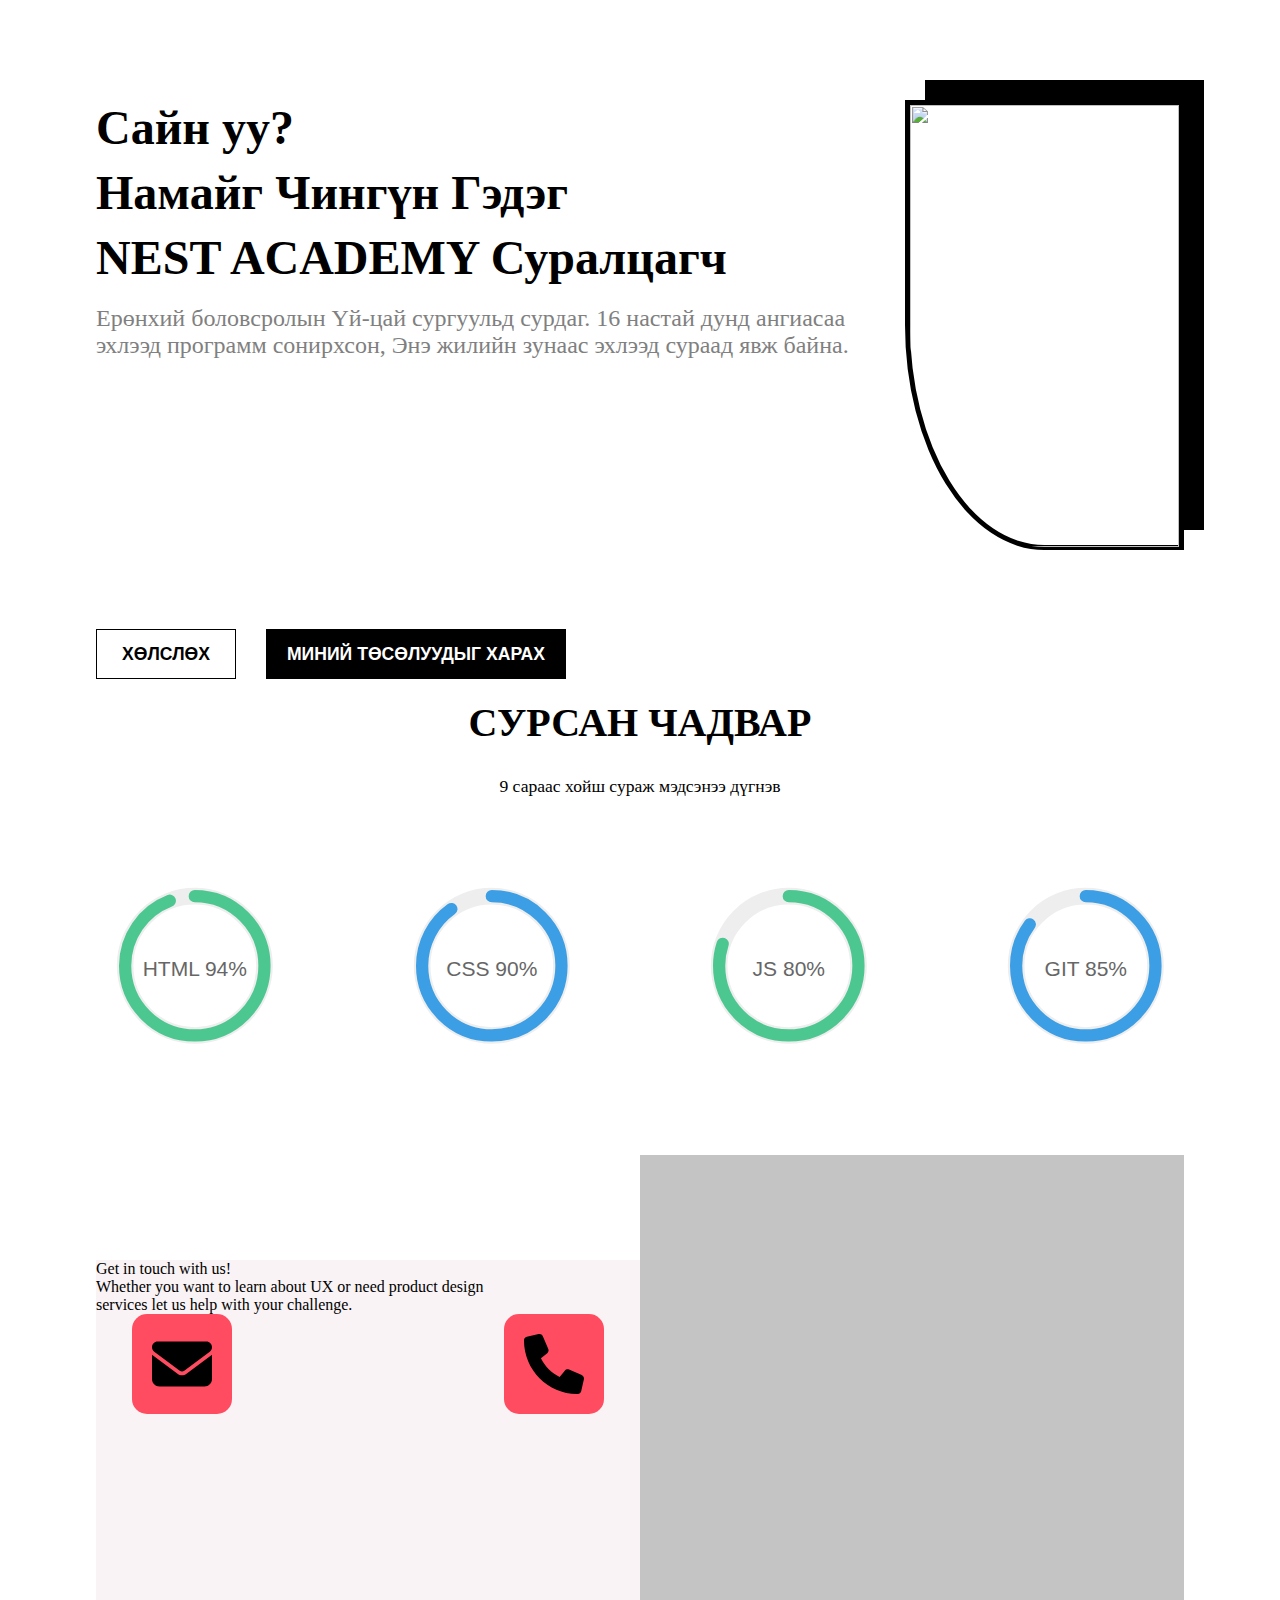
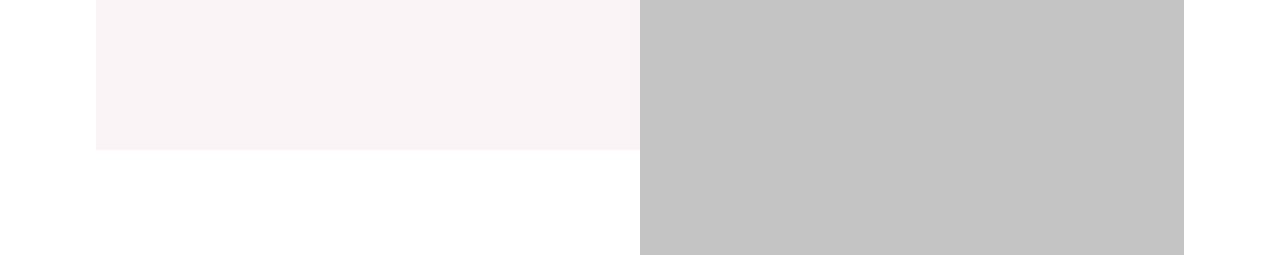
==== Chingun/index.html @ 21f8b59e "update" ====
<!DOCTYPE html>
<html lang="en">

<head>
    <meta charset="UTF-8">
    <meta http-equiv="X-UA-Compatible" content="IE=edge">
    <meta name="viewport" content="width=device-width, initial-scale=1.0">
    <title>Document</title>
    <link rel="stylesheet" href="../global.css">
    <link rel="stylesheet" href="./style.css">
</head>

<body>
    <div class="container">
        <div class="chingun-profile">
            <div class="text">
                <div>
                    <div class="topic"> Сайн уу? </div>
                    <div class="topic"> Намайг Чингүн Гэдэг </div>
                    <div class="topic"> NEST ACADEMY Суралцагч</div>
                </div>
                <div>Ерөнхий боловсролын Үй-цай сургуульд сурдаг. 16 настай дунд ангиасаа эхлээд программ сонирхсон, Энэ
                    жилийн зунаас эхлээд сураад явж байна. </div>
                <div class="button">
                    <button>ХӨЛСЛӨХ</button>
                    <button>МИНИЙ ТӨСӨЛУУДЫГ ХАРАХ</button>
                </div>
            </div>
            <div>
                <img class="profile-picture"
                    src="https://mail.google.com/mail/u/0?ui=2&ik=5643e327e2&attid=0.1&permmsgid=msg-a:r-739918101862301534&th=182af6586f2a8b7f&view=fimg&fur=ip&sz=s0-l75-ft&attbid=ANGjdJ_Sx35485SK1lKxVeq1A3uvV4Tp_gu3ZoDTzUzXvnB9oJbrPEUp__OMjXedcTCTgHibsMDlfMT6V4CqeF8f9n8tjcr1XKr7pcoRKRn1YzwxPIyvtEwvJD_wC-A&disp=emb&realattid=182af654f04dcb6d3ee1">
            </div>
        </div>
        <div class="got-skills">
            <div>СУРСАН ЧАДВАР</div>
            <div>9 сараас хойш сураж мэдсэнээ дүгнэв</div>
            <div>
                <div class="single-chart">
                    <svg viewBox="0 0 36 36" class="circular-chart green">
                        <path class="circle-bg" d="M18 2.0845
                            a 15.9155 15.9155 0 0 1 0 31.831
                            a 15.9155 15.9155 0 0 1 0 -31.831" />
                        <path class="circle" stroke-dasharray="94, 100" d="M18 2.0845
                            a 15.9155 15.9155 0 0 1 0 31.831
                            a 15.9155 15.9155 0 0 1 0 -31.831" />
                        <text x="18" y="20.35" class="percentage">HTML 94%</text>
                    </svg>
                </div>
                <div class="single-chart">
                    <svg viewBox="0 0 36 36" class="circular-chart blue">
                        <path class="circle-bg" d="M18 2.0845
                              a 15.9155 15.9155 0 0 1 0 31.831
                              a 15.9155 15.9155 0 0 1 0 -31.831" />
                        <path class="circle" stroke-dasharray="90, 100" d="M18 2.0845
                              a 15.9155 15.9155 0 0 1 0 31.831
                              a 15.9155 15.9155 0 0 1 0 -31.831" />
                        <text x="18" y="20.35" class="percentage">CSS 90%</text>
                    </svg>
                </div>
                <div class="single-chart">
                    <svg viewBox="0 0 36 36" class="circular-chart green">
                        <path class="circle-bg" d="M18 2.0845
                              a 15.9155 15.9155 0 0 1 0 31.831
                              a 15.9155 15.9155 0 0 1 0 -31.831" />
                        <path class="circle" stroke-dasharray="80, 100" d="M18 2.0845
                              a 15.9155 15.9155 0 0 1 0 31.831
                              a 15.9155 15.9155 0 0 1 0 -31.831" />
                        <text x="18" y="20.35" class="percentage">JS 80%</text>
                    </svg>
                </div>

                <div class="single-chart">
                    <svg viewBox="0 0 36 36" class="circular-chart blue">
                        <path class="circle-bg" d="M18 2.0845
                              a 15.9155 15.9155 0 0 1 0 31.831
                              a 15.9155 15.9155 0 0 1 0 -31.831" />
                        <path class="circle" stroke-dasharray="85, 100" d="M18 2.0845
                              a 15.9155 15.9155 0 0 1 0 31.831
                              a 15.9155 15.9155 0 0 1 0 -31.831" />
                        <text x="18" y="20.35" class="percentage">GIT 85%</text>
                    </svg>
                </div>
            </div>
        </div>
        <div class="contact">
            <div>
                <div class="contact-text">
                    <div>Get in touch with us!</div>
                    <div>Whether you want to learn about UX or need product design <br>
                        services let us help with your challenge.
                    </div>
                    <div class="contact-text-icons">
                        <div class="co contact-text-email">
                            <svg xmlns="http://www.w3.org/2000/svg" viewBox="0 0 512 512"><!--! Font Awesome Pro 6.1.2 by @fontawesome - https://fontawesome.com License - https://fontawesome.com/license (Commercial License) Copyright 2022 Fonticons, Inc. --><path d="M464 64C490.5 64 512 85.49 512 112C512 127.1 504.9 141.3 492.8 150.4L275.2 313.6C263.8 322.1 248.2 322.1 236.8 313.6L19.2 150.4C7.113 141.3 0 127.1 0 112C0 85.49 21.49 64 48 64H464zM217.6 339.2C240.4 356.3 271.6 356.3 294.4 339.2L512 176V384C512 419.3 483.3 448 448 448H64C28.65 448 0 419.3 0 384V176L217.6 339.2z"/></svg>
                        </div>
                        <div class="co contact-text-phone">
                            <svg xmlns="http://www.w3.org/2000/svg" viewBox="0 0 512 512"><!--! Font Awesome Pro 6.1.2 by @fontawesome - https://fontawesome.com/ License - https://fontawesome.com/license (Commercial License) Copyright 2022 Fonticons, Inc. --><path d="M511.2 387l-23.25 100.8c-3.266 14.25-15.79 24.22-30.46 24.22C205.2 512 0 306.8 0 54.5c0-14.66 9.969-27.2 24.22-30.45l100.8-23.25C139.7-2.602 154.7 5.018 160.8 18.92l46.52 108.5c5.438 12.78 1.77 27.67-8.98 36.45L144.5 207.1c33.98 69.22 90.26 125.5 159.5 159.5l44.08-53.8c8.688-10.78 23.69-14.51 36.47-8.975l108.5 46.51C506.1 357.2 514.6 372.4 511.2 387z"/></svg>

                        </div>
                    </div>
                </div>
            </div>
            <div></div>
        </div>
    </div>
</body>

</html>
---- global.css ----
* {
    margin: 0;
    padding: 0;
    box-sizing: border-box;
    font-family: 'Trebuchet MS' sans-serif;
}
body {
    display: flex;
    flex-direction: column ;
    justify-content: center;
    align-items: center;
}

@media screen and (min-width:576px) {
    .a {
        width: 540px;
    }
}
@media screen and (min-width: 768px) {
    .a {
        width: 720px;
    }
}
@media screen and (min-width: 992px) {
    .a {
        width: 960px;
    }
}
@media screen and (min-width: 1200px) {
    .a {
        width: 1140px;
    }
}
@media screen and (min-width: 1400px) {
    .a {
        width: 1320px;
    }
}
---- Chingun/style.css ----
.container {
    margin: 100px 150px 0 150px;
    display: flex;
    flex-direction: column;
}

.chingun-profile {
    flex-grow: 1;
    display: flex;
    justify-content: space-around;
    gap: 10px;
}

.chingun-profile>div:nth-child(2) {
    border: 5px solid black;
    border-bottom-left-radius: 50%;
    box-shadow: 20px -20px 0px 0px black;
    width: 22vw;
    height: 50vh;
}

.profile-picture {
    border-bottom-left-radius: 50%;
    width: 21vw;
    height: 49.1vh;
}

button {
    border: 1px solid black;
    height: 50px;
    font-weight: 900;
    font-size: 1.1em;
    font-weight: bolder;
    cursor: pointer;
}

.button {
    margin-top: 250px;
    display: flex;
    gap: 30px;
}

.button>button:nth-child(1) {
    width: 140px;
    color: black;
    background-color: white;
}

.button>button:nth-child(2) {
    width: 300px;
    background-color: black;
    color: white;
}

.text {
    display: flex;
    flex-direction: column;
    gap: 20px;
}

.text>div:nth-child(1) {
    display: flex;
    flex-direction: column;
    gap: 10px;
}

.topic {
    font-size: 3em;
    font-weight: bold;
}

.text>div:nth-child(2) {
    font-size: 1.5em;
    color: grey;
}

.got-skills {
    flex-grow: 1;
    margin: 20px 0 0 0;
    display: flex;
    flex-direction: column;
    gap: 30px;
    justify-content: center;
    align-items: center;
}

.got-skills>div:nth-child(1) {
    font-size: 2.5em;
    font-weight: bold;
}

.got-skills>div:nth-child(2) {
    font-size: 1.1em;
}

.got-skills>div:nth-child(3) {
    width: 100%;
    margin-top: 50px;
    display: flex;
    gap: 100px;
}

.flex-wrapper {
    display: flex;
    flex-flow: row nowrap;
}

.single-chart {
    width: 33%;
    justify-content: space-around;
}

.circular-chart {
    display: block;
    margin: 10px auto;
    max-width: 80%;
    max-height: 250px;
}

.circle-bg {
    fill: none;
    stroke: #eee;
    stroke-width: 3.8;
}

.circle {
    fill: none;
    stroke-width: 2.8;
    stroke-linecap: round;
    animation: progress 1s ease-out forwards;
}

@keyframes progress {
    0% {
        stroke-dasharray: 0 100;
    }
}

.circular-chart.orange .circle {
    stroke: #ff9f00;
}

.circular-chart.green .circle {
    stroke: #4CC790;
}

.circular-chart.blue .circle {
    stroke: #3c9ee5;
}

.percentage {
    fill: #666;
    font-family: sans-serif;
    font-size: 0.3em;
    text-anchor: middle;
}
.contact {
    display: flex;
    align-items: center;
    justify-content: center;
    width: 85vw;
    height: 700px;
    margin-top: 100px;
}
.contact>div:nth-child(1) {
    width: 50%;
    height: 70%;
    background-color: #F9F3F5;
}
.contact>div:nth-child(2) {
    width: 50%;
    height: 100%;
    background-color: #C4C4C4;
}
.contact-text-icons {
    display: flex;
    justify-content: space-around;
    gap: 200px;
}
.co {
    width: 100px;
    height: 100px;
    background-color: #FF4C60;
    border-radius: 15%;
    display: flex;
    justify-content: center;
    align-items: center;
}
.co>svg {
    width: 60%;
    height: 60%;
}
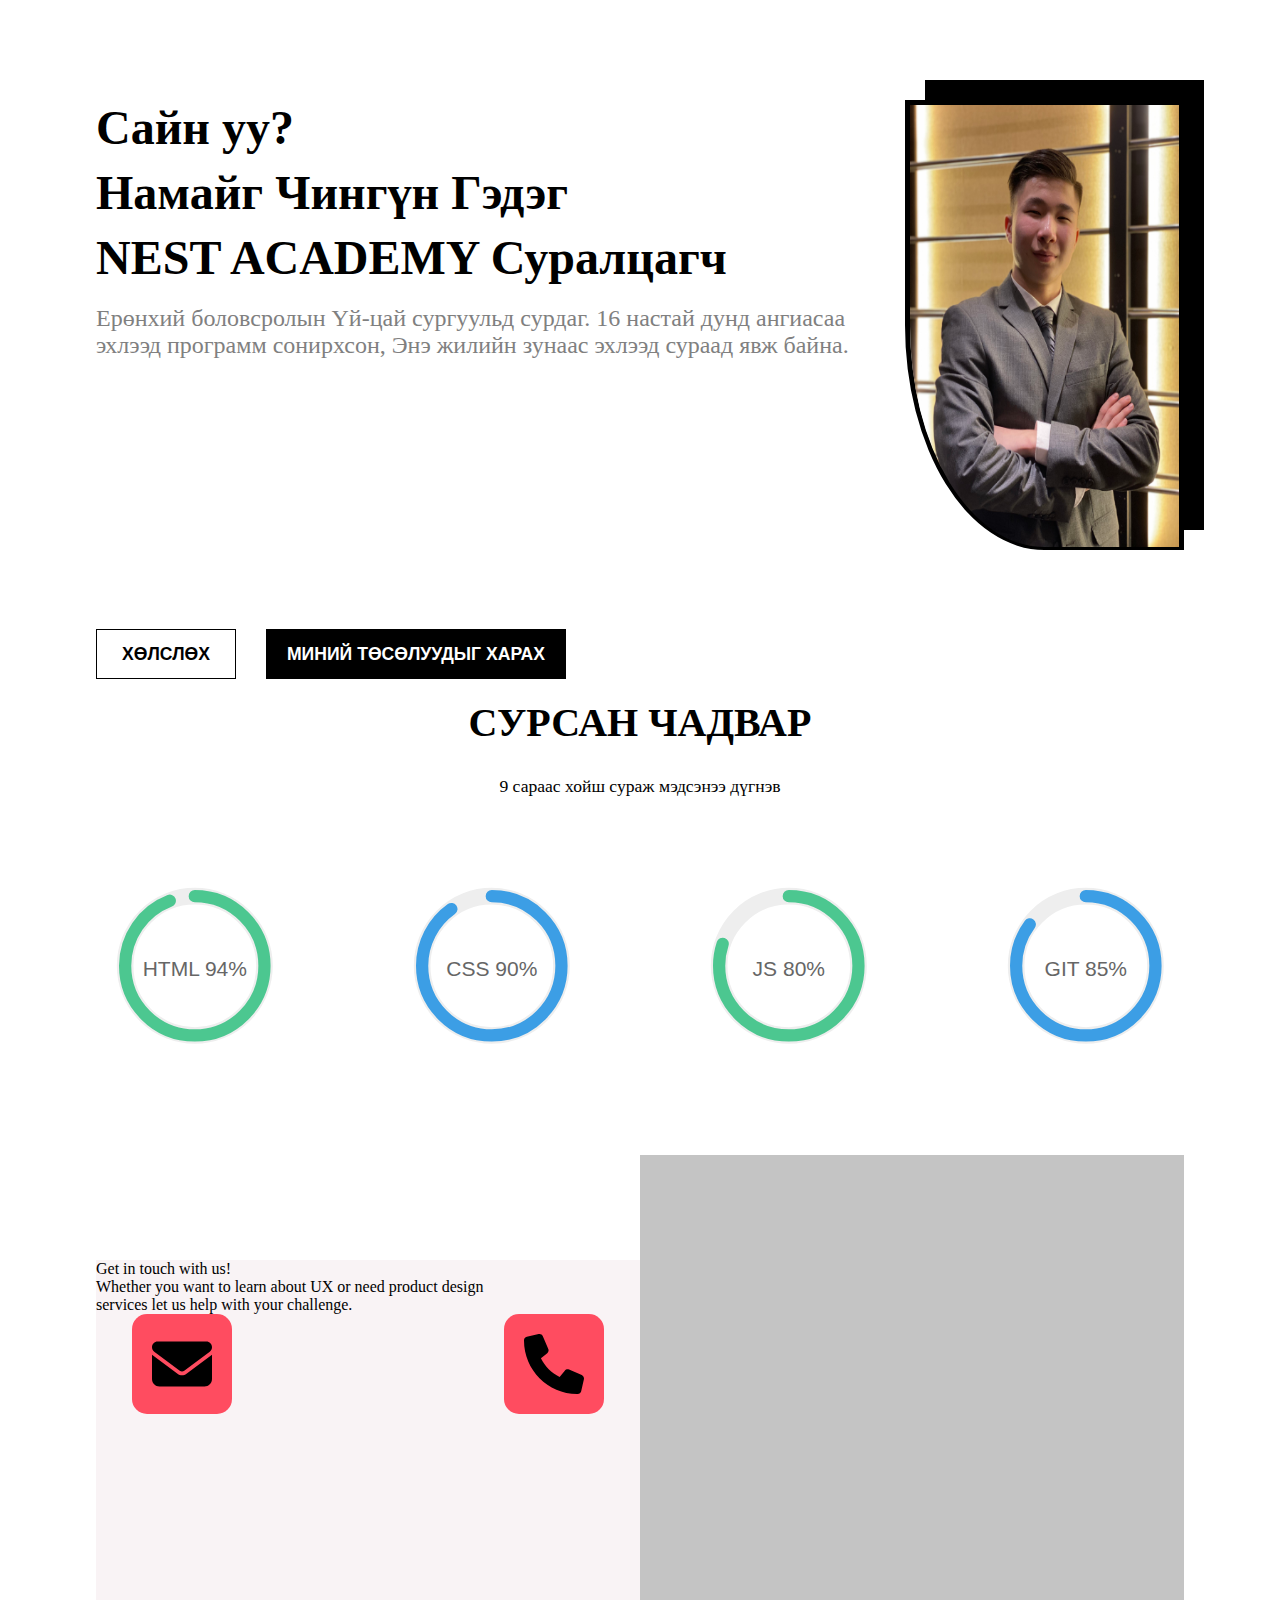
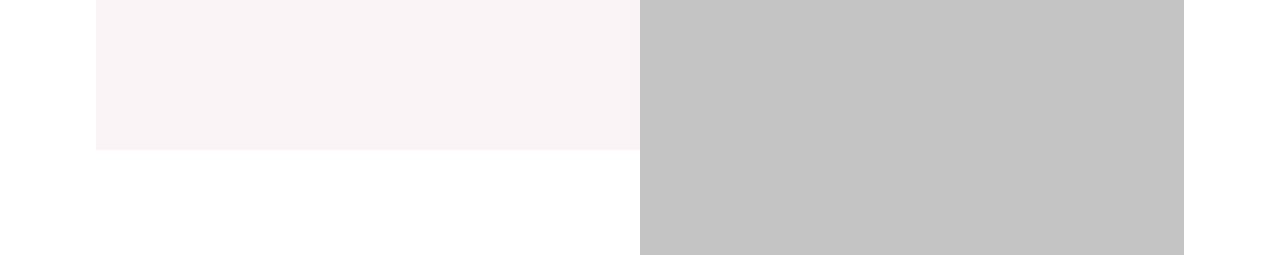
==== commit 285e870e: "picture" ====
--- a/Chingun/index.html
+++ b/Chingun/index.html
@@ -28,7 +28,7 @@
             </div>
             <div>
                 <img class="profile-picture"
-                    src="https://mail.google.com/mail/u/0?ui=2&ik=5643e327e2&attid=0.1&permmsgid=msg-a:r-739918101862301534&th=182af6586f2a8b7f&view=fimg&fur=ip&sz=s0-l75-ft&attbid=ANGjdJ_Sx35485SK1lKxVeq1A3uvV4Tp_gu3ZoDTzUzXvnB9oJbrPEUp__OMjXedcTCTgHibsMDlfMT6V4CqeF8f9n8tjcr1XKr7pcoRKRn1YzwxPIyvtEwvJD_wC-A&disp=emb&realattid=182af654f04dcb6d3ee1">
+                    src="../picture/IMG_4670.jpeg">
             </div>
         </div>
         <div class="got-skills">
@@ -91,10 +91,18 @@
                     </div>
                     <div class="contact-text-icons">
                         <div class="co contact-text-email">
-                            <svg xmlns="http://www.w3.org/2000/svg" viewBox="0 0 512 512"><!--! Font Awesome Pro 6.1.2 by @fontawesome - https://fontawesome.com License - https://fontawesome.com/license (Commercial License) Copyright 2022 Fonticons, Inc. --><path d="M464 64C490.5 64 512 85.49 512 112C512 127.1 504.9 141.3 492.8 150.4L275.2 313.6C263.8 322.1 248.2 322.1 236.8 313.6L19.2 150.4C7.113 141.3 0 127.1 0 112C0 85.49 21.49 64 48 64H464zM217.6 339.2C240.4 356.3 271.6 356.3 294.4 339.2L512 176V384C512 419.3 483.3 448 448 448H64C28.65 448 0 419.3 0 384V176L217.6 339.2z"/></svg>
+                            <svg xmlns="http://www.w3.org/2000/svg" viewBox="0 0 512 512">
+                                <!--! Font Awesome Pro 6.1.2 by @fontawesome - https://fontawesome.com License - https://fontawesome.com/license (Commercial License) Copyright 2022 Fonticons, Inc. -->
+                                <path
+                                    d="M464 64C490.5 64 512 85.49 512 112C512 127.1 504.9 141.3 492.8 150.4L275.2 313.6C263.8 322.1 248.2 322.1 236.8 313.6L19.2 150.4C7.113 141.3 0 127.1 0 112C0 85.49 21.49 64 48 64H464zM217.6 339.2C240.4 356.3 271.6 356.3 294.4 339.2L512 176V384C512 419.3 483.3 448 448 448H64C28.65 448 0 419.3 0 384V176L217.6 339.2z" />
+                            </svg>
                         </div>
                         <div class="co contact-text-phone">
-                            <svg xmlns="http://www.w3.org/2000/svg" viewBox="0 0 512 512"><!--! Font Awesome Pro 6.1.2 by @fontawesome - https://fontawesome.com/ License - https://fontawesome.com/license (Commercial License) Copyright 2022 Fonticons, Inc. --><path d="M511.2 387l-23.25 100.8c-3.266 14.25-15.79 24.22-30.46 24.22C205.2 512 0 306.8 0 54.5c0-14.66 9.969-27.2 24.22-30.45l100.8-23.25C139.7-2.602 154.7 5.018 160.8 18.92l46.52 108.5c5.438 12.78 1.77 27.67-8.98 36.45L144.5 207.1c33.98 69.22 90.26 125.5 159.5 159.5l44.08-53.8c8.688-10.78 23.69-14.51 36.47-8.975l108.5 46.51C506.1 357.2 514.6 372.4 511.2 387z"/></svg>
+                            <svg xmlns="http://www.w3.org/2000/svg" viewBox="0 0 512 512">
+                                <!--! Font Awesome Pro 6.1.2 by @fontawesome - https://fontawesome.com/ License - https://fontawesome.com/license (Commercial License) Copyright 2022 Fonticons, Inc. -->
+                                <path
+                                    d="M511.2 387l-23.25 100.8c-3.266 14.25-15.79 24.22-30.46 24.22C205.2 512 0 306.8 0 54.5c0-14.66 9.969-27.2 24.22-30.45l100.8-23.25C139.7-2.602 154.7 5.018 160.8 18.92l46.52 108.5c5.438 12.78 1.77 27.67-8.98 36.45L144.5 207.1c33.98 69.22 90.26 125.5 159.5 159.5l44.08-53.8c8.688-10.78 23.69-14.51 36.47-8.975l108.5 46.51C506.1 357.2 514.6 372.4 511.2 387z" />
+                            </svg>
 
                         </div>
                     </div>
--- a/global.css
+++ b/global.css
@@ -6,9 +6,18 @@
 }
 body {
     display: flex;
+<<<<<<< HEAD
     flex-direction: column ;
+<<<<<<< HEAD
+    align-items: center;
+    justify-content: center;
+=======
+=======
+>>>>>>> 70e1c09827851ade5a5d700656b80de0880fee7c
     justify-content: center;
     align-items: center;
+    flex-direction: column;
+>>>>>>> 179280cd166e46722840dfcecb1b4b344079159c
 }
 
 @media screen and (min-width:576px) {
@@ -35,4 +44,11 @@
     .a {
         width: 1320px;
     }
-}+<<<<<<< HEAD
+}
+=======
+}
+
+
+
+>>>>>>> 70e1c09827851ade5a5d700656b80de0880fee7c
--- a/Chingun/style.css
+++ b/Chingun/style.css
@@ -154,6 +154,7 @@
     font-size: 0.3em;
     text-anchor: middle;
 }
+
 .contact {
     display: flex;
     align-items: center;
@@ -162,21 +163,25 @@
     height: 700px;
     margin-top: 100px;
 }
+
 .contact>div:nth-child(1) {
     width: 50%;
     height: 70%;
     background-color: #F9F3F5;
 }
+
 .contact>div:nth-child(2) {
     width: 50%;
     height: 100%;
     background-color: #C4C4C4;
 }
+
 .contact-text-icons {
     display: flex;
     justify-content: space-around;
     gap: 200px;
 }
+
 .co {
     width: 100px;
     height: 100px;
@@ -186,7 +191,8 @@
     justify-content: center;
     align-items: center;
 }
+
 .co>svg {
     width: 60%;
     height: 60%;
-}
+}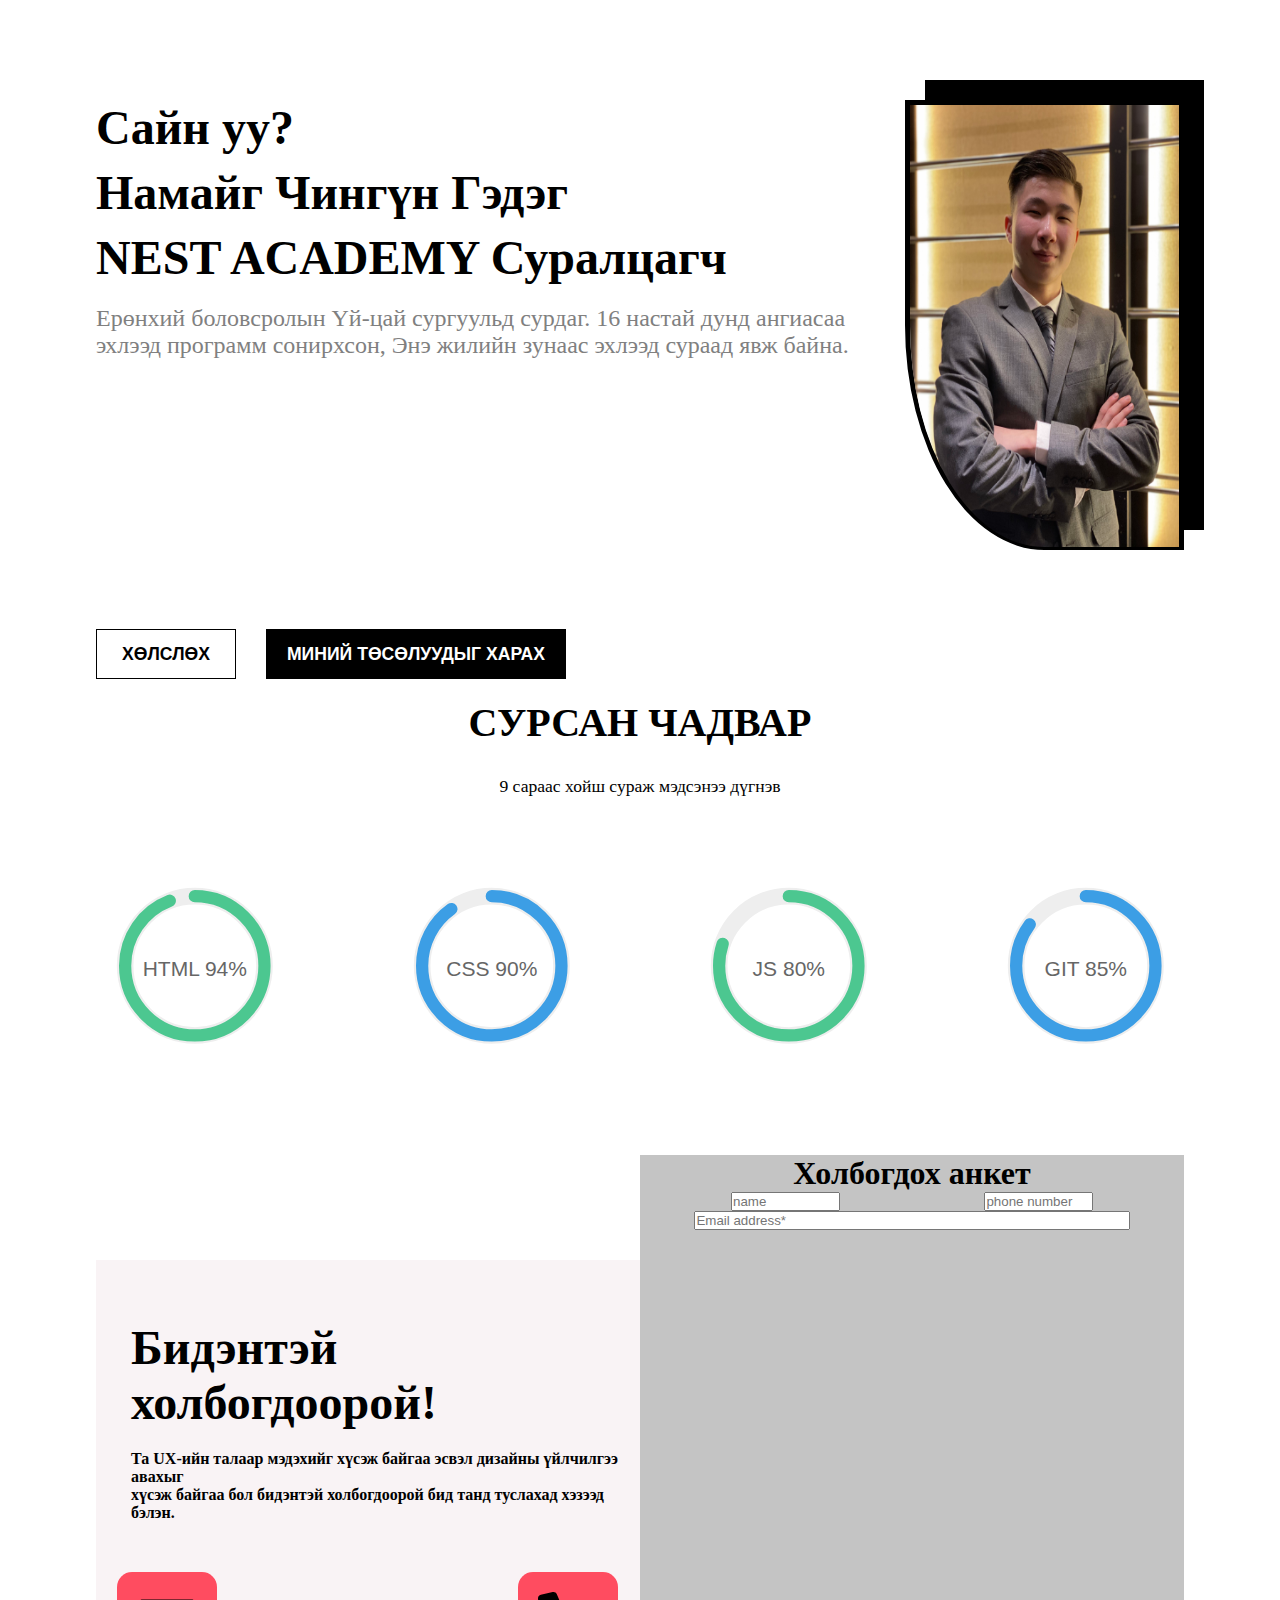
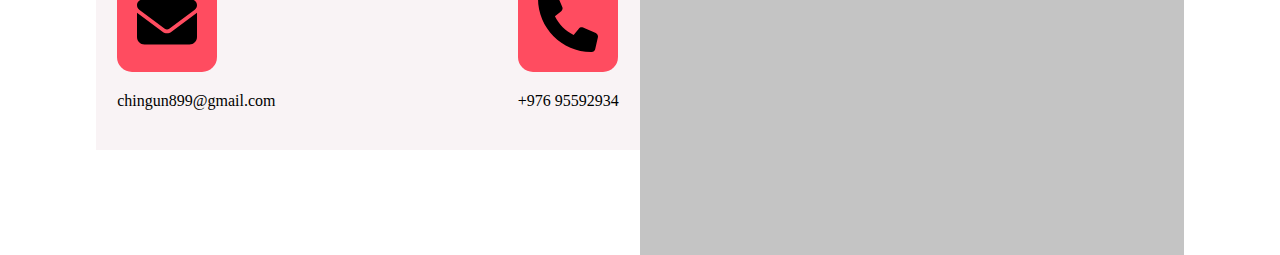
==== commit e982679b: "update" ====
--- a/Chingun/index.html
+++ b/Chingun/index.html
@@ -28,7 +28,7 @@
             </div>
             <div>
                 <img class="profile-picture"
-                    src="../picture/IMG_4670.jpeg">
+                    src="../picture/Chingun/profile.jpeg">
             </div>
         </div>
         <div class="got-skills">
@@ -85,30 +85,44 @@
         <div class="contact">
             <div>
                 <div class="contact-text">
-                    <div>Get in touch with us!</div>
-                    <div>Whether you want to learn about UX or need product design <br>
-                        services let us help with your challenge.
+                    <div>Бидэнтэй холбогдоорой!</div>
+                    <div>Та UX-ийн талаар мэдэхийг хүсэж байгаа эсвэл дизайны үйлчилгээ  авахыг <br> хүсэж байгаа бол бидэнтэй холбогдоорой бид танд 
+                     туслахад хэзээд бэлэн.
                     </div>
                     <div class="contact-text-icons">
-                        <div class="co contact-text-email">
-                            <svg xmlns="http://www.w3.org/2000/svg" viewBox="0 0 512 512">
-                                <!--! Font Awesome Pro 6.1.2 by @fontawesome - https://fontawesome.com License - https://fontawesome.com/license (Commercial License) Copyright 2022 Fonticons, Inc. -->
-                                <path
-                                    d="M464 64C490.5 64 512 85.49 512 112C512 127.1 504.9 141.3 492.8 150.4L275.2 313.6C263.8 322.1 248.2 322.1 236.8 313.6L19.2 150.4C7.113 141.3 0 127.1 0 112C0 85.49 21.49 64 48 64H464zM217.6 339.2C240.4 356.3 271.6 356.3 294.4 339.2L512 176V384C512 419.3 483.3 448 448 448H64C28.65 448 0 419.3 0 384V176L217.6 339.2z" />
-                            </svg>
+                        <div>
+                            <div class="co contact-text-email">
+                                <svg xmlns="http://www.w3.org/2000/svg" viewBox="0 0 512 512">
+                                    <!--! Font Awesome Pro 6.1.2 by @fontawesome - https://fontawesome.com License - https://fontawesome.com/license (Commercial License) Copyright 2022 Fonticons, Inc. -->
+                                    <path
+                                        d="M464 64C490.5 64 512 85.49 512 112C512 127.1 504.9 141.3 492.8 150.4L275.2 313.6C263.8 322.1 248.2 322.1 236.8 313.6L19.2 150.4C7.113 141.3 0 127.1 0 112C0 85.49 21.49 64 48 64H464zM217.6 339.2C240.4 356.3 271.6 356.3 294.4 339.2L512 176V384C512 419.3 483.3 448 448 448H64C28.65 448 0 419.3 0 384V176L217.6 339.2z" />
+                                </svg>
+                            </div>
+                            <div>chingun899@gmail.com</div>
                         </div>
-                        <div class="co contact-text-phone">
-                            <svg xmlns="http://www.w3.org/2000/svg" viewBox="0 0 512 512">
-                                <!--! Font Awesome Pro 6.1.2 by @fontawesome - https://fontawesome.com/ License - https://fontawesome.com/license (Commercial License) Copyright 2022 Fonticons, Inc. -->
-                                <path
-                                    d="M511.2 387l-23.25 100.8c-3.266 14.25-15.79 24.22-30.46 24.22C205.2 512 0 306.8 0 54.5c0-14.66 9.969-27.2 24.22-30.45l100.8-23.25C139.7-2.602 154.7 5.018 160.8 18.92l46.52 108.5c5.438 12.78 1.77 27.67-8.98 36.45L144.5 207.1c33.98 69.22 90.26 125.5 159.5 159.5l44.08-53.8c8.688-10.78 23.69-14.51 36.47-8.975l108.5 46.51C506.1 357.2 514.6 372.4 511.2 387z" />
-                            </svg>
-
+                        <div>
+                            <div class="co contact-text-phone">
+                                <svg xmlns="http://www.w3.org/2000/svg" viewBox="0 0 512 512">
+                                    <!--! Font Awesome Pro 6.1.2 by @fontawesome - https://fontawesome.com/ License - https://fontawesome.com/license (Commercial License) Copyright 2022 Fonticons, Inc. -->
+                                    <path
+                                        d="M511.2 387l-23.25 100.8c-3.266 14.25-15.79 24.22-30.46 24.22C205.2 512 0 306.8 0 54.5c0-14.66 9.969-27.2 24.22-30.45l100.8-23.25C139.7-2.602 154.7 5.018 160.8 18.92l46.52 108.5c5.438 12.78 1.77 27.67-8.98 36.45L144.5 207.1c33.98 69.22 90.26 125.5 159.5 159.5l44.08-53.8c8.688-10.78 23.69-14.51 36.47-8.975l108.5 46.51C506.1 357.2 514.6 372.4 511.2 387z" />
+                                </svg>
+                            </div>
+                            <div>+976 95592934</div>
                         </div>
                     </div>
                 </div>
             </div>
-            <div></div>
+            <div class="contact-form">
+                <div>
+                    <div class="contact-form-text">Холбогдох анкет</div>
+                </div>
+                <div class="contact-form-name-phone">
+                    <input type="text" placeholder="name">
+                    <input type="text" placeholder="phone number">
+                </div>
+                <input type="text" placeholder="Email address*">
+            </div>
         </div>
     </div>
 </body>
--- a/Chingun/style.css
+++ b/Chingun/style.css
@@ -180,6 +180,7 @@
     display: flex;
     justify-content: space-around;
     gap: 200px;
+    padding: 50px 0 0 0;
 }
 
 .co {
@@ -195,4 +196,50 @@
 .co>svg {
     width: 60%;
     height: 60%;
+}
+.contact-text>div:nth-child(1) {
+    font-size: 3em;
+    font-weight: bold;
+    padding: 60px 0 0 35px;
+}
+.contact-text>div:nth-child(2) {
+    font-size: 1em;
+    font-weight: 700;
+    padding: 20px 0 0 35px;
+}
+.contact-text-icons>div:nth-child(1) {
+    display: flex;
+    flex-direction: column;
+    gap: 20px;
+} 
+.contact-text-icons>div:nth-child(2) {
+    display: flex;
+    flex-direction: column;
+    gap: 20px;
+}
+.contact-form {
+    display: flex;
+    flex-direction: column;
+    align-items: center;
+}
+.contact-form>div:nth-child(1) {
+    width: 100%;
+    height: auto;
+    display: flex;
+    justify-content: center;
+}
+.contact-form-text {
+    font-size: 2em;
+    font-weight: bold;
+}
+.contact-form-name-phone {
+    display: flex;
+    justify-content: space-between;
+}
+.contact-form-name-phone>input {
+    width: 30%;
+    height: 100%;
+}
+.contact-form>input:nth-child(3) {
+    width: 80%;
 }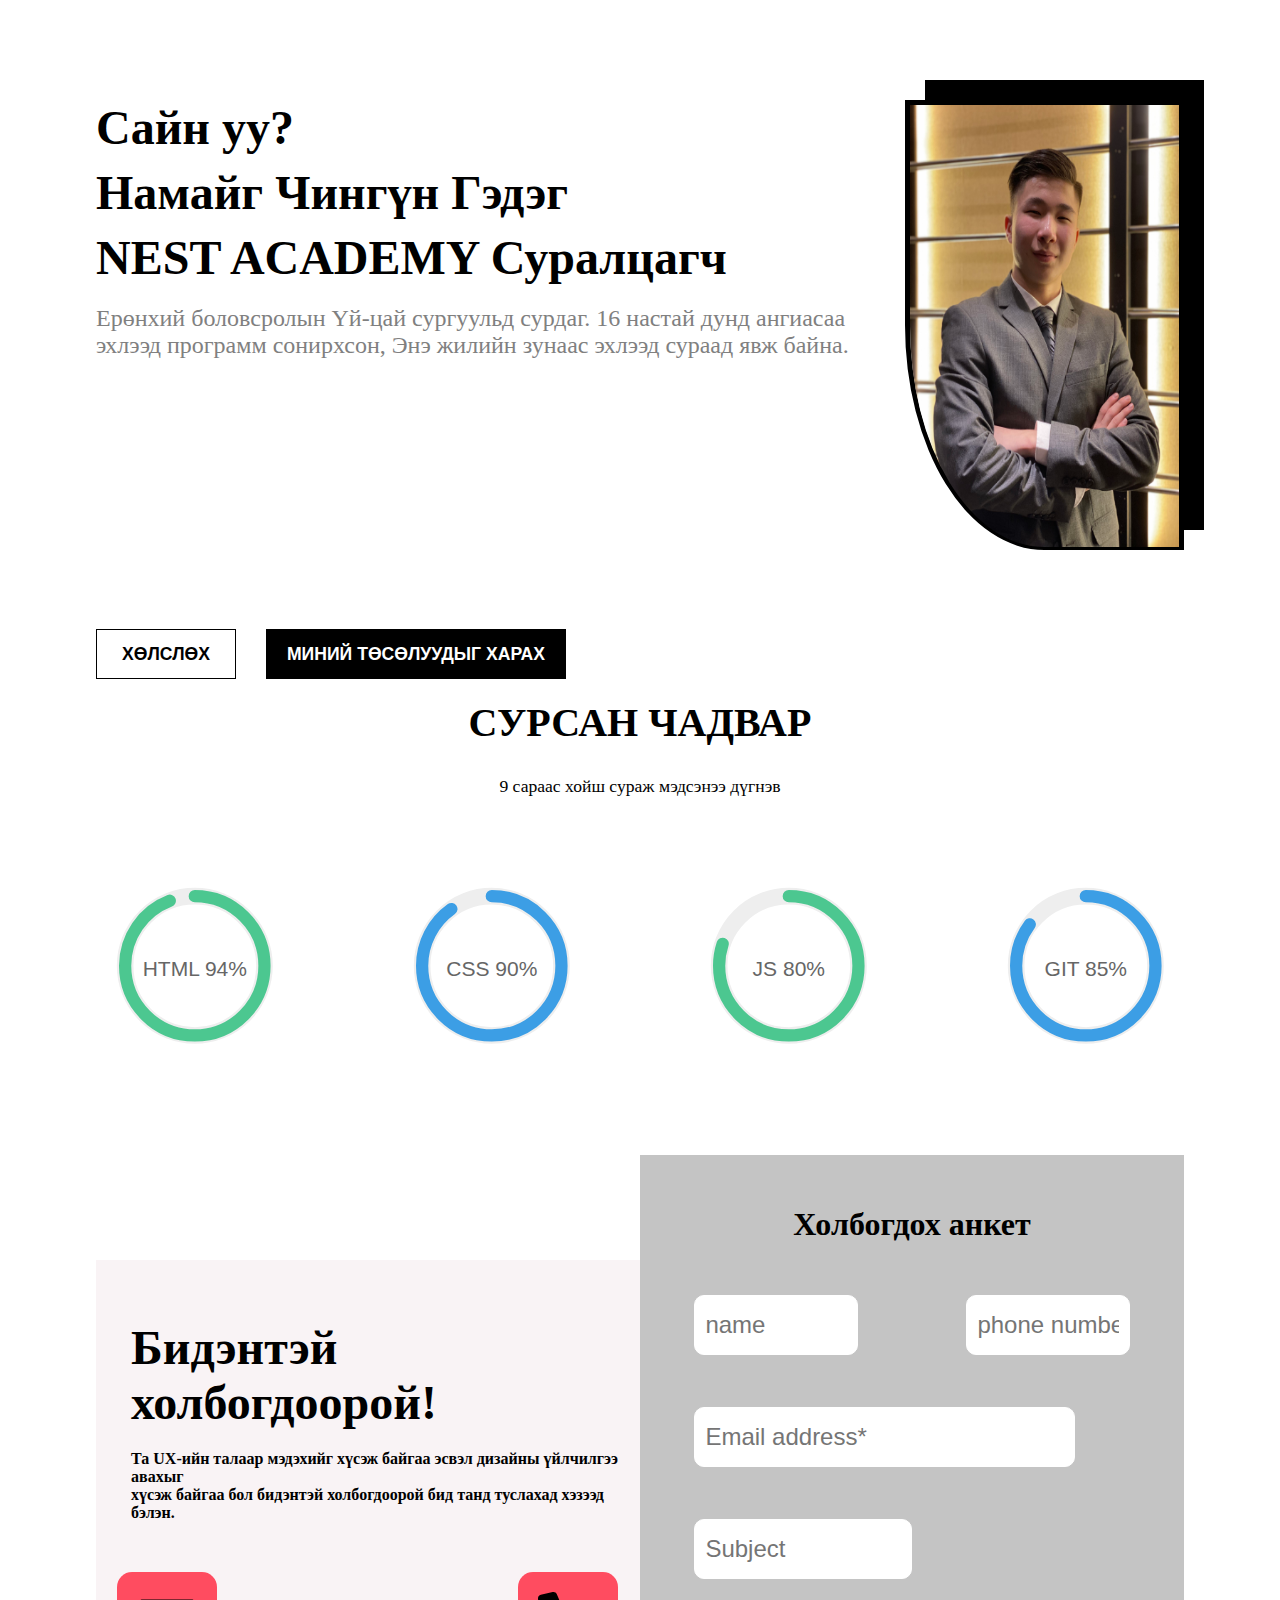
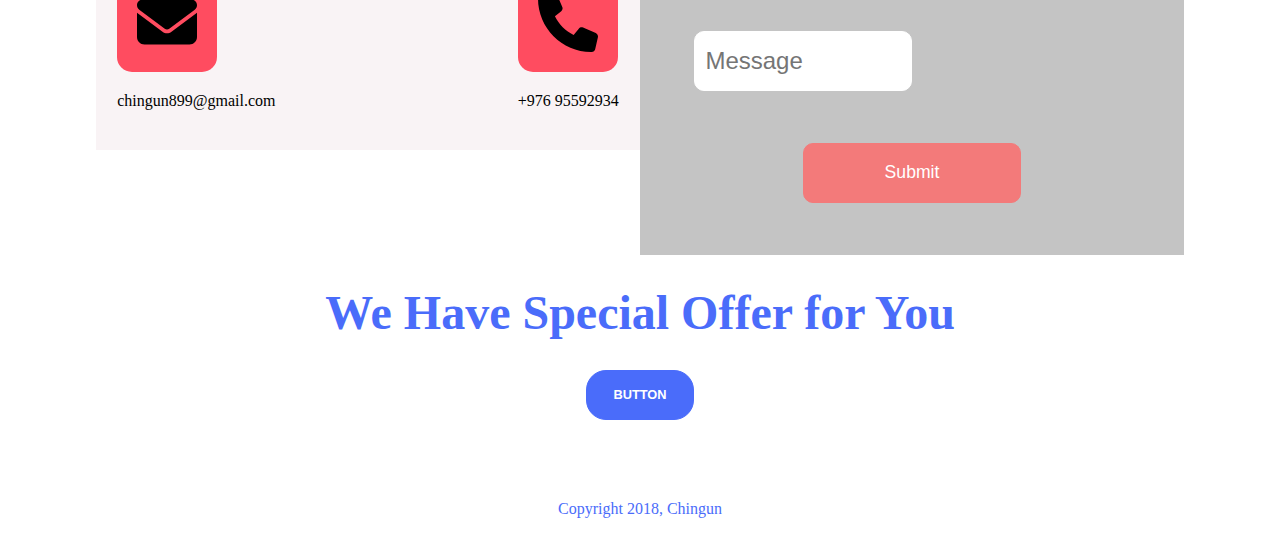
==== commit 1267dfa7: "end" ====
--- a/Chingun/index.html
+++ b/Chingun/index.html
@@ -121,8 +121,16 @@
                     <input type="text" placeholder="name">
                     <input type="text" placeholder="phone number">
                 </div>
-                <input type="text" placeholder="Email address*">
+                <input type="email" placeholder="Email address*">
+                <input type="text" placeholder="Subject">
+                <input type="text"  placeholder="Message">
+                <button type="submit">Submit</button>
             </div>
+        </div>
+        <div class="footer">
+            <div>We Have Special Offer for You</div>
+            <button>BUTTON</button>
+            <div>Copyright 2018, Chingun</div>
         </div>
     </div>
 </body>
--- a/Chingun/style.css
+++ b/Chingun/style.css
@@ -127,6 +127,9 @@
     fill: none;
     stroke-width: 2.8;
     stroke-linecap: round;
+    /* animation: progress 1s ease-out forwards; */
+}
+.got-skills:hover * .circle {
     animation: progress 1s ease-out forwards;
 }
 
@@ -221,6 +224,7 @@
     display: flex;
     flex-direction: column;
     align-items: center;
+    justify-content: space-evenly;
 }
 .contact-form>div:nth-child(1) {
     width: 100%;
@@ -233,13 +237,73 @@
     font-weight: bold;
 }
 .contact-form-name-phone {
-    display: flex;
-    justify-content: space-between;
+    width: 100%;
+    display: flex;
+    justify-content: space-around;
 }
 .contact-form-name-phone>input {
     width: 30%;
-    height: 100%;
+    height: 60px;
+    border-radius: 10px;
+    border: 1px solid white;
+    font-size: 1.5em;
+    padding: 10px;
+}
+.contact-form>input {
+    border-radius: 10px;
+    height: 60px;
+    border: 1px solid white;
+    font-size: 1.5em;
+    padding: 10px;
 }
 .contact-form>input:nth-child(3) {
-    width: 80%;
+    margin-right: 10%;
+    width: 70%;
+}
+.contact-form>input:nth-child(4) {
+    margin-right: 40%;
+    width:40% ;
+}
+.contact-form>input:nth-child(5) {
+    margin-right: 40%;
+    width: 40%;
+}
+.contact-form>button {
+    width: 40%;
+    height: 60px;
+    background-color: #F37A7A;
+    border: 1px solid #F37A7A;
+    border-radius: 10px;
+    color: white;
+    font-weight: 200;
+}
+.contact-form>input:nth-child(3) {
+    width: 70%;
+}
+.footer {
+    margin-top: 30px;
+    width: 100%;
+    height: 30vh;
+    display: flex;
+    flex-direction: column;
+    align-items: center;
+    gap: 30px;
+}
+.footer>div:nth-child(1) {
+    font-size: 3em;
+    color: #4A6CFA;
+    font-weight: bold;
+}
+.footer>div:nth-child(3) {
+    margin-top: 50px;
+    color: #4A6CFA;
+    font-size: 1em;
+}
+.footer>button {
+    border: 1px solid #4A6CFA;
+    background-color: #4A6CFA;
+    border-radius: 20px;
+    width: 10%;
+    color: white;
+    font-size: 0.8em;
 }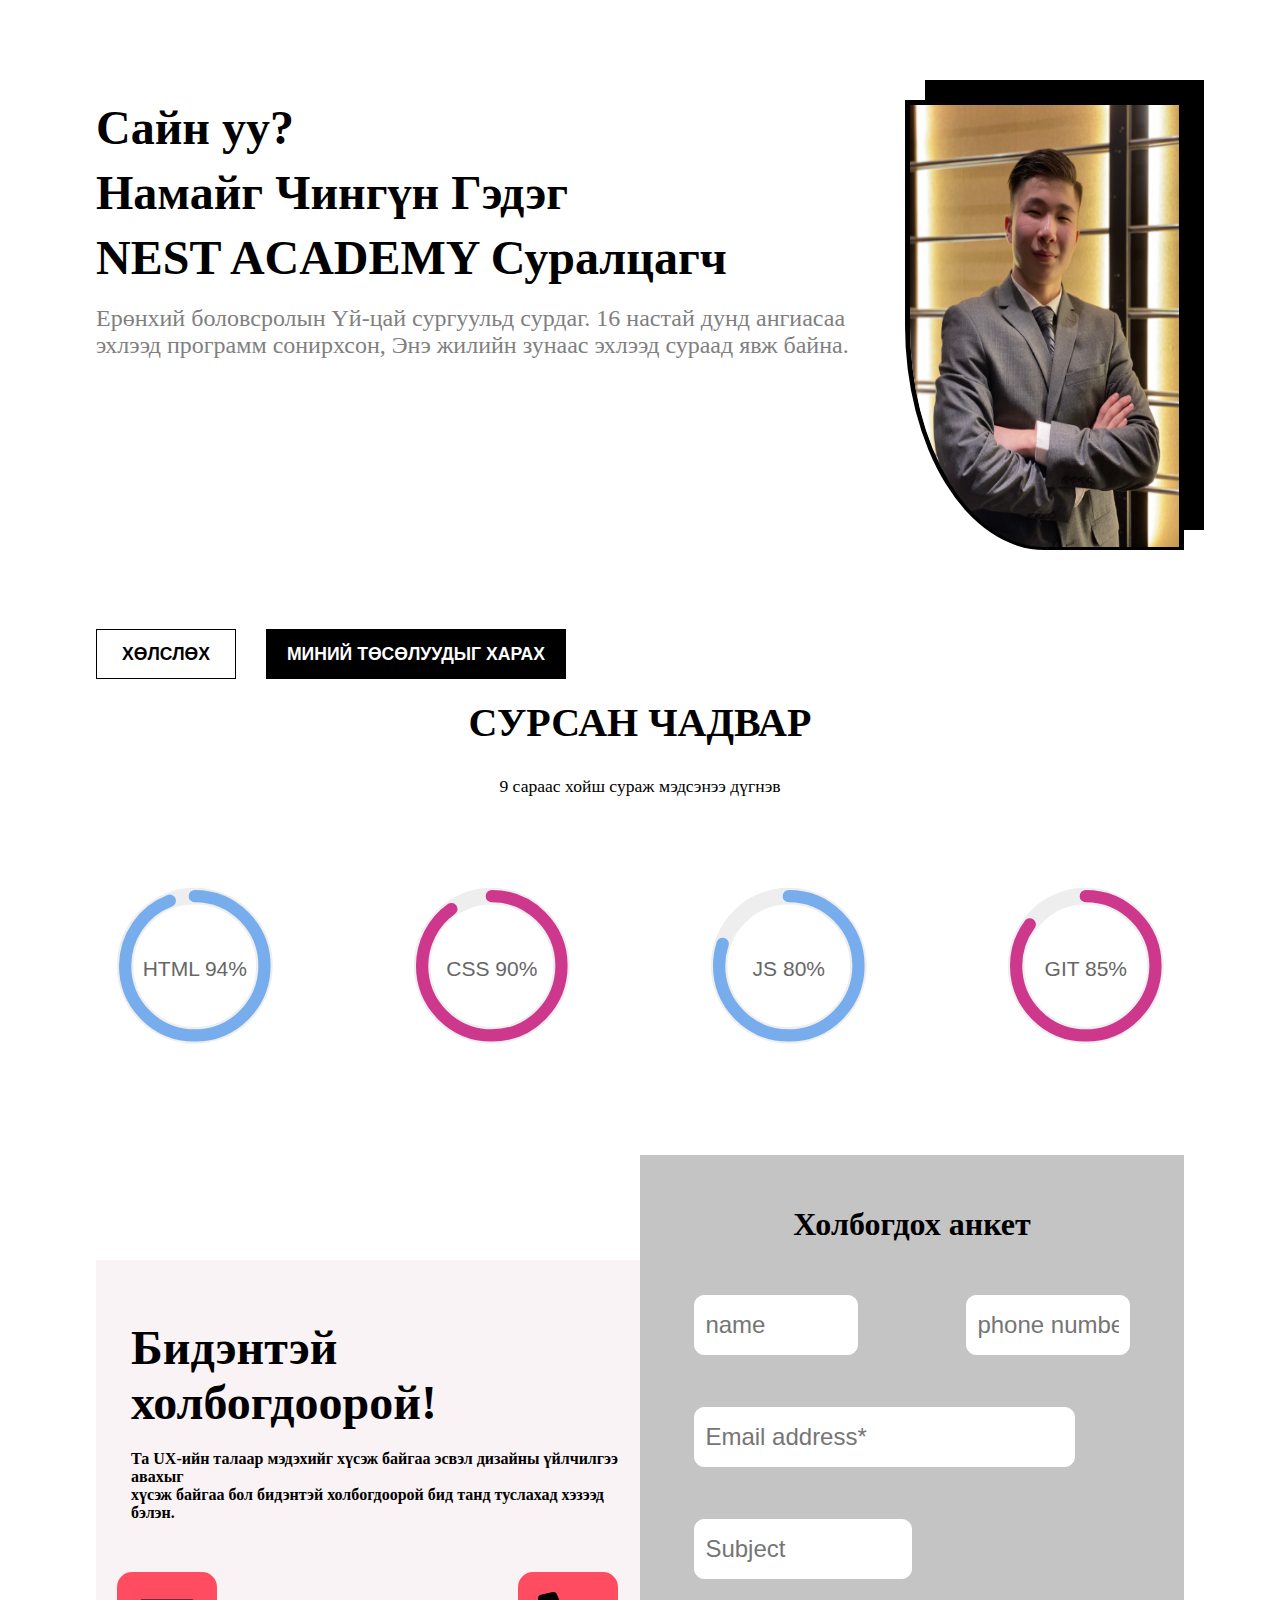
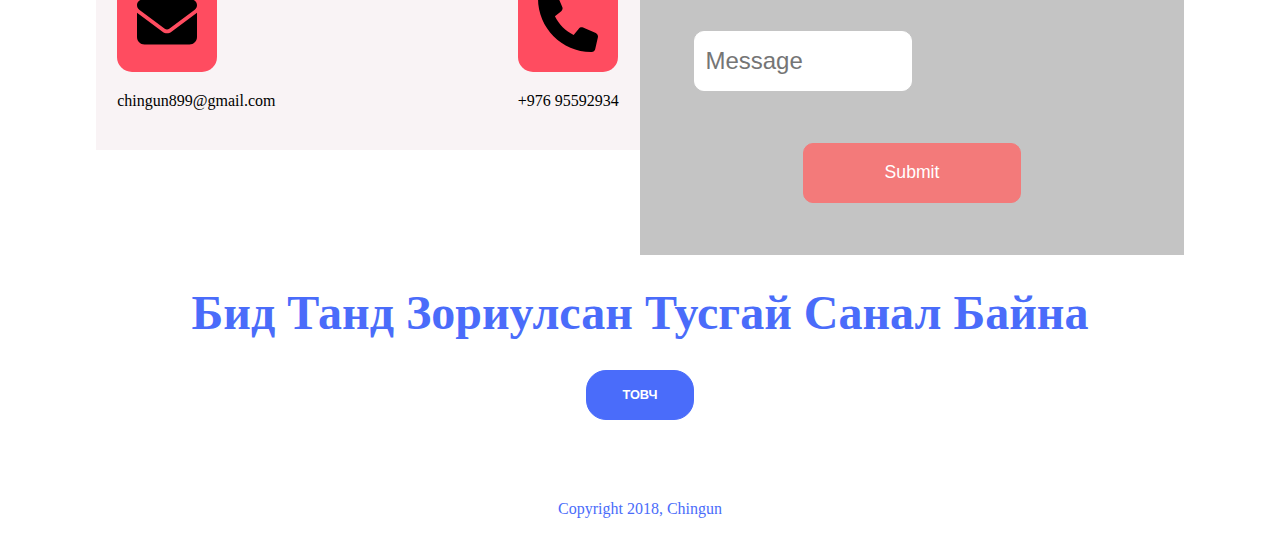
==== commit 2f564304: "end" ====
--- a/Chingun/index.html
+++ b/Chingun/index.html
@@ -128,8 +128,8 @@
             </div>
         </div>
         <div class="footer">
-            <div>We Have Special Offer for You</div>
-            <button>BUTTON</button>
+            <div>Бид Танд Зориулсан Тусгай Санал Байна</div>
+            <button>ТОВЧ</button>
             <div>Copyright 2018, Chingun</div>
         </div>
     </div>
--- a/Chingun/style.css
+++ b/Chingun/style.css
@@ -144,11 +144,11 @@
 }
 
 .circular-chart.green .circle {
-    stroke: #4CC790;
+    stroke: #77ADEC;
 }
 
 .circular-chart.blue .circle {
-    stroke: #3c9ee5;
+    stroke: #CD378C;
 }
 
 .percentage {
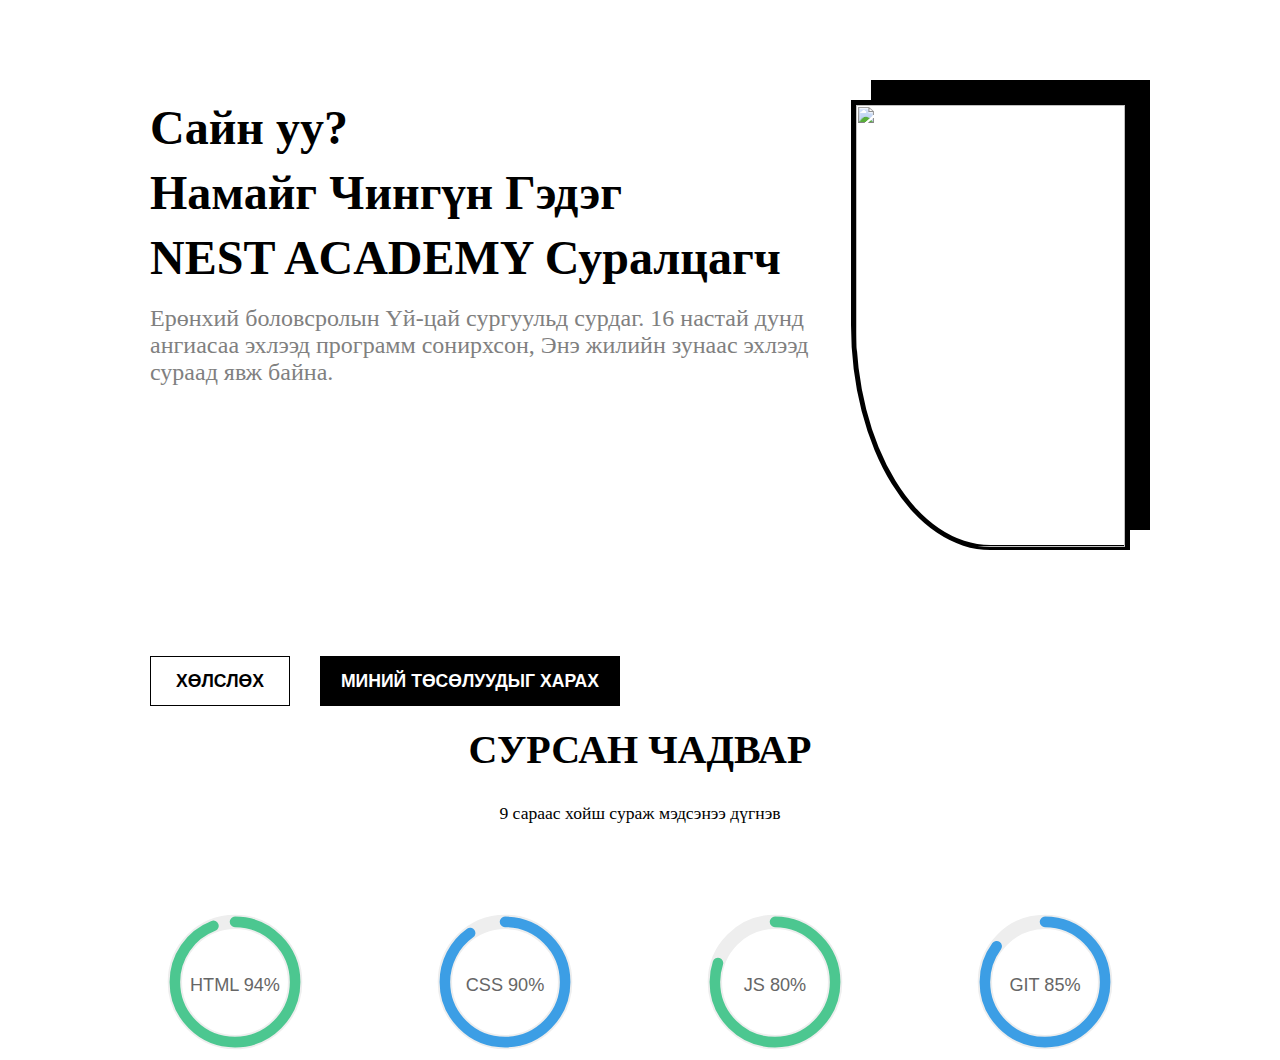
==== commit e060a4b1: "sum" ====
--- a/Chingun/index.html
+++ b/Chingun/index.html
@@ -1,6 +1,5 @@
 <!DOCTYPE html>
 <html lang="en">
-
 <head>
     <meta charset="UTF-8">
     <meta http-equiv="X-UA-Compatible" content="IE=edge">
@@ -9,7 +8,6 @@
     <link rel="stylesheet" href="../global.css">
     <link rel="stylesheet" href="./style.css">
 </head>
-
 <body>
     <div class="container">
         <div class="chingun-profile">
@@ -19,16 +17,14 @@
                     <div class="topic"> Намайг Чингүн Гэдэг </div>
                     <div class="topic"> NEST ACADEMY Суралцагч</div>
                 </div>
-                <div>Ерөнхий боловсролын Үй-цай сургуульд сурдаг. 16 настай дунд ангиасаа эхлээд программ сонирхсон, Энэ
-                    жилийн зунаас эхлээд сураад явж байна. </div>
+                <div>Ерөнхий боловсролын Үй-цай сургуульд сурдаг. 16 настай дунд ангиасаа эхлээд программ сонирхсон, Энэ жилийн зунаас эхлээд сураад явж байна. </div>
                 <div class="button">
                     <button>ХӨЛСЛӨХ</button>
                     <button>МИНИЙ ТӨСӨЛУУДЫГ ХАРАХ</button>
                 </div>
             </div>
             <div>
-                <img class="profile-picture"
-                    src="../picture/Chingun/profile.jpeg">
+                <img src="https://mail.google.com/mail/u/0?ui=2&ik=5643e327e2&attid=0.1&permmsgid=msg-a:r-739918101862301534&th=182af6586f2a8b7f&view=fimg&fur=ip&sz=s0-l75-ft&attbid=ANGjdJ_Sx35485SK1lKxVeq1A3uvV4Tp_gu3ZoDTzUzXvnB9oJbrPEUp__OMjXedcTCTgHibsMDlfMT6V4CqeF8f9n8tjcr1XKr7pcoRKRn1YzwxPIyvtEwvJD_wC-A&disp=emb&realattid=182af654f04dcb6d3ee1">
             </div>
         </div>
         <div class="got-skills">
@@ -37,102 +33,71 @@
             <div>
                 <div class="single-chart">
                     <svg viewBox="0 0 36 36" class="circular-chart green">
-                        <path class="circle-bg" d="M18 2.0845
+                        <path class="circle-bg"
+                        d="M18 2.0845
                             a 15.9155 15.9155 0 0 1 0 31.831
-                            a 15.9155 15.9155 0 0 1 0 -31.831" />
-                        <path class="circle" stroke-dasharray="94, 100" d="M18 2.0845
+                            a 15.9155 15.9155 0 0 1 0 -31.831"
+                        />
+                        <path class="circle"
+                        stroke-dasharray="94, 100"
+                        d="M18 2.0845
                             a 15.9155 15.9155 0 0 1 0 31.831
-                            a 15.9155 15.9155 0 0 1 0 -31.831" />
+                            a 15.9155 15.9155 0 0 1 0 -31.831"
+                        />
                         <text x="18" y="20.35" class="percentage">HTML 94%</text>
                     </svg>
                 </div>
-                <div class="single-chart">
-                    <svg viewBox="0 0 36 36" class="circular-chart blue">
-                        <path class="circle-bg" d="M18 2.0845
+                    <div class="single-chart">
+                        <svg viewBox="0 0 36 36" class="circular-chart blue">
+                          <path class="circle-bg"
+                            d="M18 2.0845
                               a 15.9155 15.9155 0 0 1 0 31.831
-                              a 15.9155 15.9155 0 0 1 0 -31.831" />
-                        <path class="circle" stroke-dasharray="90, 100" d="M18 2.0845
+                              a 15.9155 15.9155 0 0 1 0 -31.831"
+                          />
+                          <path class="circle"
+                            stroke-dasharray="90, 100"
+                            d="M18 2.0845
                               a 15.9155 15.9155 0 0 1 0 31.831
-                              a 15.9155 15.9155 0 0 1 0 -31.831" />
-                        <text x="18" y="20.35" class="percentage">CSS 90%</text>
-                    </svg>
-                </div>
-                <div class="single-chart">
-                    <svg viewBox="0 0 36 36" class="circular-chart green">
-                        <path class="circle-bg" d="M18 2.0845
+                              a 15.9155 15.9155 0 0 1 0 -31.831"
+                          />
+                          <text x="18" y="20.35" class="percentage">CSS 90%</text>
+                        </svg>
+                    </div>
+                    <div class="single-chart">
+                        <svg viewBox="0 0 36 36" class="circular-chart green">
+                          <path class="circle-bg"
+                            d="M18 2.0845
                               a 15.9155 15.9155 0 0 1 0 31.831
-                              a 15.9155 15.9155 0 0 1 0 -31.831" />
-                        <path class="circle" stroke-dasharray="80, 100" d="M18 2.0845
+                              a 15.9155 15.9155 0 0 1 0 -31.831"
+                          />
+                          <path class="circle"
+                            stroke-dasharray="80, 100"
+                            d="M18 2.0845
                               a 15.9155 15.9155 0 0 1 0 31.831
-                              a 15.9155 15.9155 0 0 1 0 -31.831" />
-                        <text x="18" y="20.35" class="percentage">JS 80%</text>
-                    </svg>
-                </div>
-
-                <div class="single-chart">
-                    <svg viewBox="0 0 36 36" class="circular-chart blue">
-                        <path class="circle-bg" d="M18 2.0845
+                              a 15.9155 15.9155 0 0 1 0 -31.831"
+                          />
+                          <text x="18" y="20.35" class="percentage">JS 80%</text>
+                        </svg>
+                      </div>
+                    
+                      <div class="single-chart">
+                        <svg viewBox="0 0 36 36" class="circular-chart blue">
+                          <path class="circle-bg"
+                            d="M18 2.0845
                               a 15.9155 15.9155 0 0 1 0 31.831
-                              a 15.9155 15.9155 0 0 1 0 -31.831" />
-                        <path class="circle" stroke-dasharray="85, 100" d="M18 2.0845
+                              a 15.9155 15.9155 0 0 1 0 -31.831"
+                          />
+                          <path class="circle"
+                            stroke-dasharray="85, 100"
+                            d="M18 2.0845
                               a 15.9155 15.9155 0 0 1 0 31.831
-                              a 15.9155 15.9155 0 0 1 0 -31.831" />
-                        <text x="18" y="20.35" class="percentage">GIT 85%</text>
-                    </svg>
-                </div>
+                              a 15.9155 15.9155 0 0 1 0 -31.831"
+                          />
+                          <text x="18" y="20.35" class="percentage">GIT 85%</text>
+                        </svg>
+                      </div>
             </div>
-        </div>
-        <div class="contact">
-            <div>
-                <div class="contact-text">
-                    <div>Бидэнтэй холбогдоорой!</div>
-                    <div>Та UX-ийн талаар мэдэхийг хүсэж байгаа эсвэл дизайны үйлчилгээ  авахыг <br> хүсэж байгаа бол бидэнтэй холбогдоорой бид танд 
-                     туслахад хэзээд бэлэн.
-                    </div>
-                    <div class="contact-text-icons">
-                        <div>
-                            <div class="co contact-text-email">
-                                <svg xmlns="http://www.w3.org/2000/svg" viewBox="0 0 512 512">
-                                    <!--! Font Awesome Pro 6.1.2 by @fontawesome - https://fontawesome.com License - https://fontawesome.com/license (Commercial License) Copyright 2022 Fonticons, Inc. -->
-                                    <path
-                                        d="M464 64C490.5 64 512 85.49 512 112C512 127.1 504.9 141.3 492.8 150.4L275.2 313.6C263.8 322.1 248.2 322.1 236.8 313.6L19.2 150.4C7.113 141.3 0 127.1 0 112C0 85.49 21.49 64 48 64H464zM217.6 339.2C240.4 356.3 271.6 356.3 294.4 339.2L512 176V384C512 419.3 483.3 448 448 448H64C28.65 448 0 419.3 0 384V176L217.6 339.2z" />
-                                </svg>
-                            </div>
-                            <div>chingun899@gmail.com</div>
-                        </div>
-                        <div>
-                            <div class="co contact-text-phone">
-                                <svg xmlns="http://www.w3.org/2000/svg" viewBox="0 0 512 512">
-                                    <!--! Font Awesome Pro 6.1.2 by @fontawesome - https://fontawesome.com/ License - https://fontawesome.com/license (Commercial License) Copyright 2022 Fonticons, Inc. -->
-                                    <path
-                                        d="M511.2 387l-23.25 100.8c-3.266 14.25-15.79 24.22-30.46 24.22C205.2 512 0 306.8 0 54.5c0-14.66 9.969-27.2 24.22-30.45l100.8-23.25C139.7-2.602 154.7 5.018 160.8 18.92l46.52 108.5c5.438 12.78 1.77 27.67-8.98 36.45L144.5 207.1c33.98 69.22 90.26 125.5 159.5 159.5l44.08-53.8c8.688-10.78 23.69-14.51 36.47-8.975l108.5 46.51C506.1 357.2 514.6 372.4 511.2 387z" />
-                                </svg>
-                            </div>
-                            <div>+976 95592934</div>
-                        </div>
-                    </div>
-                </div>
-            </div>
-            <div class="contact-form">
-                <div>
-                    <div class="contact-form-text">Холбогдох анкет</div>
-                </div>
-                <div class="contact-form-name-phone">
-                    <input type="text" placeholder="name">
-                    <input type="text" placeholder="phone number">
-                </div>
-                <input type="email" placeholder="Email address*">
-                <input type="text" placeholder="Subject">
-                <input type="text"  placeholder="Message">
-                <button type="submit">Submit</button>
-            </div>
-        </div>
-        <div class="footer">
-            <div>Бид Танд Зориулсан Тусгай Санал Байна</div>
-            <button>ТОВЧ</button>
-            <div>Copyright 2018, Chingun</div>
         </div>
     </div>
 </body>
-
-</html>+</html>
--- a/global.css
+++ b/global.css
@@ -6,49 +6,31 @@
 }
 body {
     display: flex;
-<<<<<<< HEAD
-    flex-direction: column ;
-<<<<<<< HEAD
-    align-items: center;
     justify-content: center;
-=======
-=======
->>>>>>> 70e1c09827851ade5a5d700656b80de0880fee7c
-    justify-content: center;
-    align-items: center;
-    flex-direction: column;
->>>>>>> 179280cd166e46722840dfcecb1b4b344079159c
 }
 
 @media screen and (min-width:576px) {
-    .a {
+    .container{
         width: 540px;
     }
 }
 @media screen and (min-width: 768px) {
-    .a {
+    .container {
         width: 720px;
     }
 }
 @media screen and (min-width: 992px) {
-    .a {
+    .container {
         width: 960px;
     }
 }
 @media screen and (min-width: 1200px) {
-    .a {
+    .container {
         width: 1140px;
     }
 }
 @media screen and (min-width: 1400px) {
-    .a {
+    .container {
         width: 1320px;
     }
-<<<<<<< HEAD
-}
-=======
-}
-
-
-
->>>>>>> 70e1c09827851ade5a5d700656b80de0880fee7c
+}--- a/Chingun/style.css
+++ b/Chingun/style.css
@@ -1,30 +1,23 @@
 .container {
     margin: 100px 150px 0 150px;
-    display: flex;
-    flex-direction: column;
 }
-
 .chingun-profile {
-    flex-grow: 1;
     display: flex;
     justify-content: space-around;
     gap: 10px;
 }
-
-.chingun-profile>div:nth-child(2) {
+.chingun-profile > div:nth-child(2) {
     border: 5px solid black;
     border-bottom-left-radius: 50%;
     box-shadow: 20px -20px 0px 0px black;
     width: 22vw;
     height: 50vh;
 }
-
-.profile-picture {
+img {
     border-bottom-left-radius: 50%;
     width: 21vw;
     height: 49.1vh;
 }
-
 button {
     border: 1px solid black;
     height: 50px;
@@ -32,50 +25,41 @@
     font-size: 1.1em;
     font-weight: bolder;
     cursor: pointer;
-}
-
+}   
 .button {
     margin-top: 250px;
     display: flex;
     gap: 30px;
 }
-
-.button>button:nth-child(1) {
+.button > button:nth-child(1) {
     width: 140px;
     color: black;
     background-color: white;
 }
-
-.button>button:nth-child(2) {
+.button > button:nth-child(2) {
     width: 300px;
     background-color: black;
     color: white;
 }
-
 .text {
     display: flex;
     flex-direction: column;
     gap: 20px;
 }
-
-.text>div:nth-child(1) {
+.text > div:nth-child(1) {
     display: flex;
     flex-direction: column;
     gap: 10px;
 }
-
 .topic {
     font-size: 3em;
     font-weight: bold;
 }
-
-.text>div:nth-child(2) {
+.text > div:nth-child(2) {
     font-size: 1.5em;
     color: grey;
 }
-
 .got-skills {
-    flex-grow: 1;
     margin: 20px 0 0 0;
     display: flex;
     flex-direction: column;
@@ -83,227 +67,68 @@
     justify-content: center;
     align-items: center;
 }
-
-.got-skills>div:nth-child(1) {
+.got-skills > div:nth-child(1) {
     font-size: 2.5em;
     font-weight: bold;
 }
-
-.got-skills>div:nth-child(2) {
+.got-skills > div:nth-child(2) {
     font-size: 1.1em;
 }
-
-.got-skills>div:nth-child(3) {
+.got-skills > div:nth-child(3) {
     width: 100%;
     margin-top: 50px;
     display: flex;
     gap: 100px;
 }
-
 .flex-wrapper {
     display: flex;
     flex-flow: row nowrap;
-}
-
-.single-chart {
+  }
+  
+  .single-chart {
     width: 33%;
-    justify-content: space-around;
-}
-
-.circular-chart {
+    justify-content: space-around ;
+  }
+  
+  .circular-chart {
     display: block;
     margin: 10px auto;
     max-width: 80%;
     max-height: 250px;
-}
-
-.circle-bg {
+  }
+  
+  .circle-bg {
     fill: none;
     stroke: #eee;
     stroke-width: 3.8;
-}
-
-.circle {
+  }
+  
+  .circle {
     fill: none;
     stroke-width: 2.8;
     stroke-linecap: round;
-    /* animation: progress 1s ease-out forwards; */
-}
-.got-skills:hover * .circle {
     animation: progress 1s ease-out forwards;
-}
-
-@keyframes progress {
+  }
+  
+  @keyframes progress {
     0% {
-        stroke-dasharray: 0 100;
+      stroke-dasharray: 0 100;
     }
-}
-
-.circular-chart.orange .circle {
+  }
+  
+  .circular-chart.orange .circle {
     stroke: #ff9f00;
-}
-
-.circular-chart.green .circle {
-    stroke: #77ADEC;
-}
-
-.circular-chart.blue .circle {
-    stroke: #CD378C;
-}
-
-.percentage {
+  }
+  
+  .circular-chart.green .circle {
+    stroke: #4CC790;
+  }
+  .circular-chart.blue .circle {
+    stroke: #3c9ee5;
+  }
+  .percentage {
     fill: #666;
     font-family: sans-serif;
     font-size: 0.3em;
     text-anchor: middle;
-}
-
-.contact {
-    display: flex;
-    align-items: center;
-    justify-content: center;
-    width: 85vw;
-    height: 700px;
-    margin-top: 100px;
-}
-
-.contact>div:nth-child(1) {
-    width: 50%;
-    height: 70%;
-    background-color: #F9F3F5;
-}
-
-.contact>div:nth-child(2) {
-    width: 50%;
-    height: 100%;
-    background-color: #C4C4C4;
-}
-
-.contact-text-icons {
-    display: flex;
-    justify-content: space-around;
-    gap: 200px;
-    padding: 50px 0 0 0;
-}
-
-.co {
-    width: 100px;
-    height: 100px;
-    background-color: #FF4C60;
-    border-radius: 15%;
-    display: flex;
-    justify-content: center;
-    align-items: center;
-}
-
-.co>svg {
-    width: 60%;
-    height: 60%;
-}
-.contact-text>div:nth-child(1) {
-    font-size: 3em;
-    font-weight: bold;
-    padding: 60px 0 0 35px;
-}
-.contact-text>div:nth-child(2) {
-    font-size: 1em;
-    font-weight: 700;
-    padding: 20px 0 0 35px;
-}
-.contact-text-icons>div:nth-child(1) {
-    display: flex;
-    flex-direction: column;
-    gap: 20px;
-} 
-.contact-text-icons>div:nth-child(2) {
-    display: flex;
-    flex-direction: column;
-    gap: 20px;
-}
-.contact-form {
-    display: flex;
-    flex-direction: column;
-    align-items: center;
-    justify-content: space-evenly;
-}
-.contact-form>div:nth-child(1) {
-    width: 100%;
-    height: auto;
-    display: flex;
-    justify-content: center;
-}
-.contact-form-text {
-    font-size: 2em;
-    font-weight: bold;
-}
-.contact-form-name-phone {
-    width: 100%;
-    display: flex;
-    justify-content: space-around;
-}
-.contact-form-name-phone>input {
-    width: 30%;
-    height: 60px;
-    border-radius: 10px;
-    border: 1px solid white;
-    font-size: 1.5em;
-    padding: 10px;
-}
-.contact-form>input {
-    border-radius: 10px;
-    height: 60px;
-    border: 1px solid white;
-    font-size: 1.5em;
-    padding: 10px;
-}
-.contact-form>input:nth-child(3) {
-    margin-right: 10%;
-    width: 70%;
-}
-.contact-form>input:nth-child(4) {
-    margin-right: 40%;
-    width:40% ;
-}
-.contact-form>input:nth-child(5) {
-    margin-right: 40%;
-    width: 40%;
-}
-.contact-form>button {
-    width: 40%;
-    height: 60px;
-    background-color: #F37A7A;
-    border: 1px solid #F37A7A;
-    border-radius: 10px;
-    color: white;
-    font-weight: 200;
-}
-.contact-form>input:nth-child(3) {
-    width: 70%;
-}
-.footer {
-    margin-top: 30px;
-    width: 100%;
-    height: 30vh;
-    display: flex;
-    flex-direction: column;
-    align-items: center;
-    gap: 30px;
-}
-.footer>div:nth-child(1) {
-    font-size: 3em;
-    color: #4A6CFA;
-    font-weight: bold;
-}
-.footer>div:nth-child(3) {
-    margin-top: 50px;
-    color: #4A6CFA;
-    font-size: 1em;
-}
-.footer>button {
-    border: 1px solid #4A6CFA;
-    background-color: #4A6CFA;
-    border-radius: 20px;
-    width: 10%;
-    color: white;
-    font-size: 0.8em;
-}+  }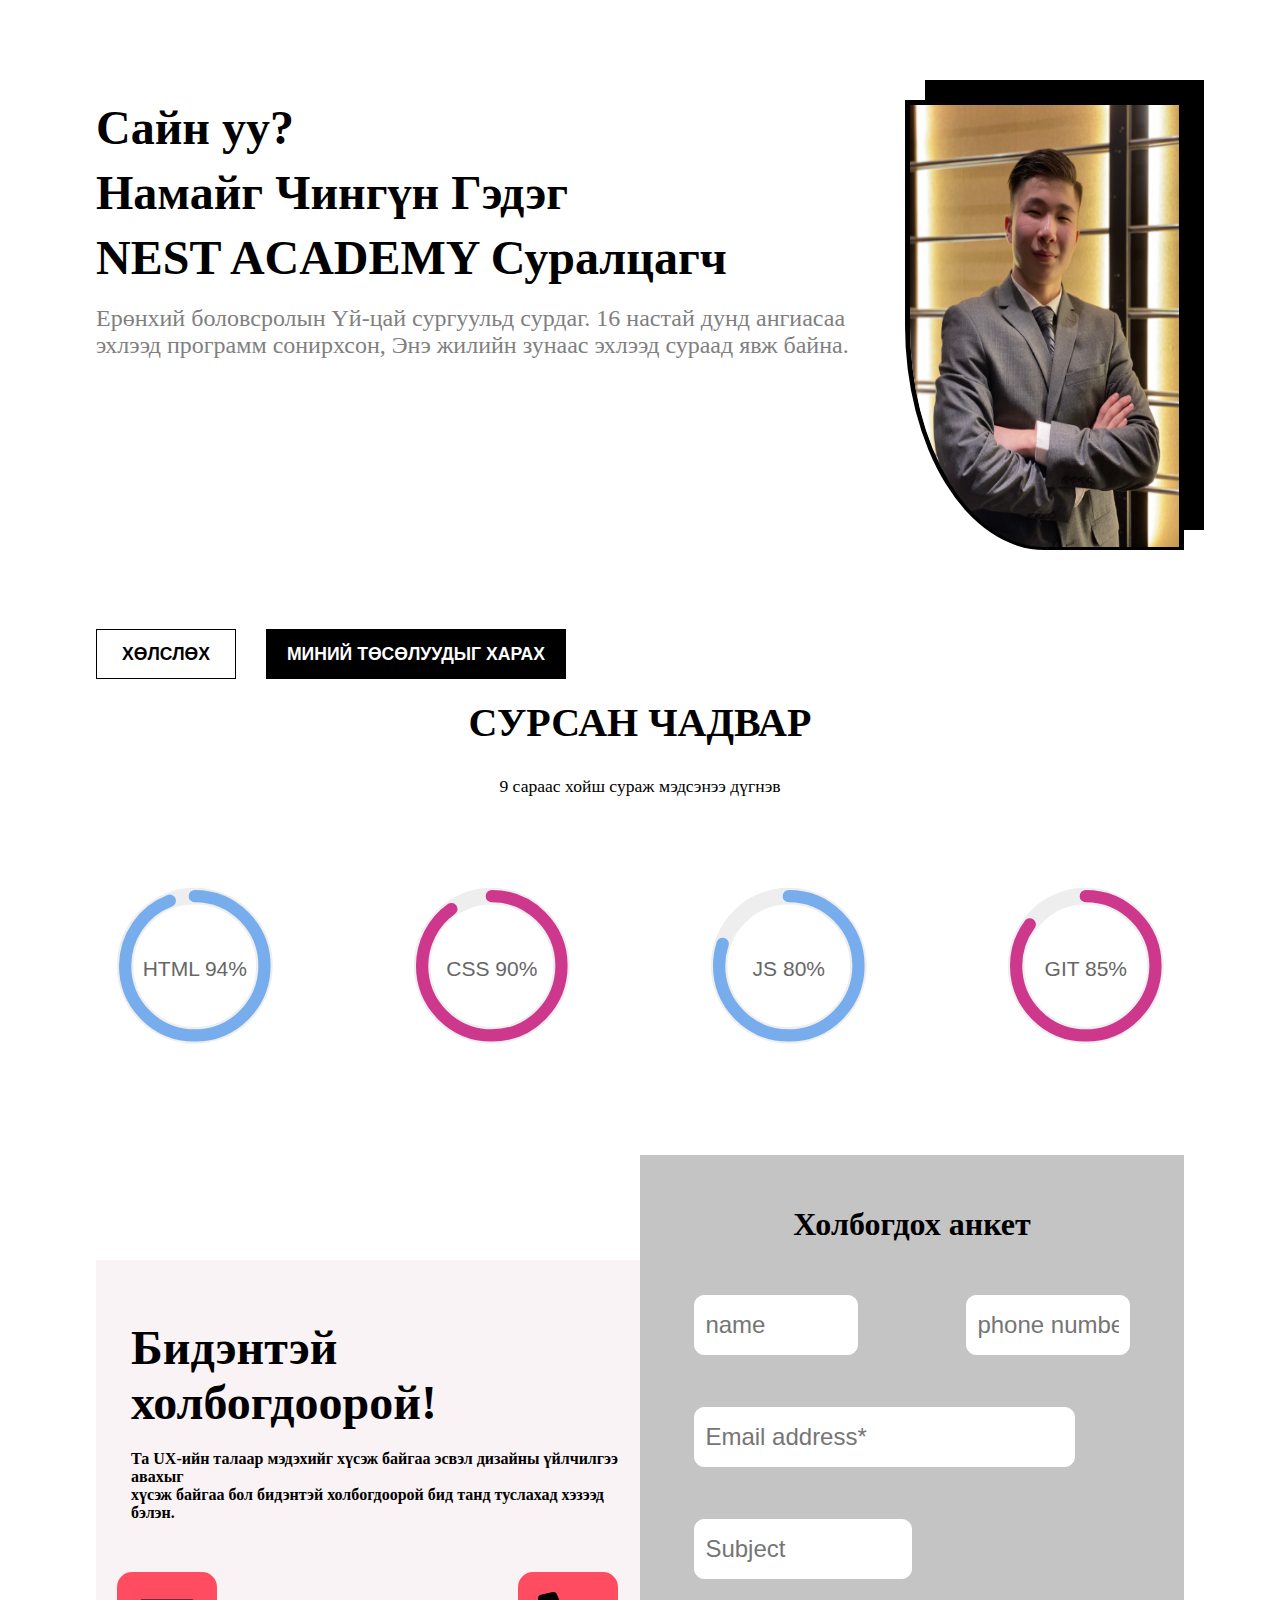
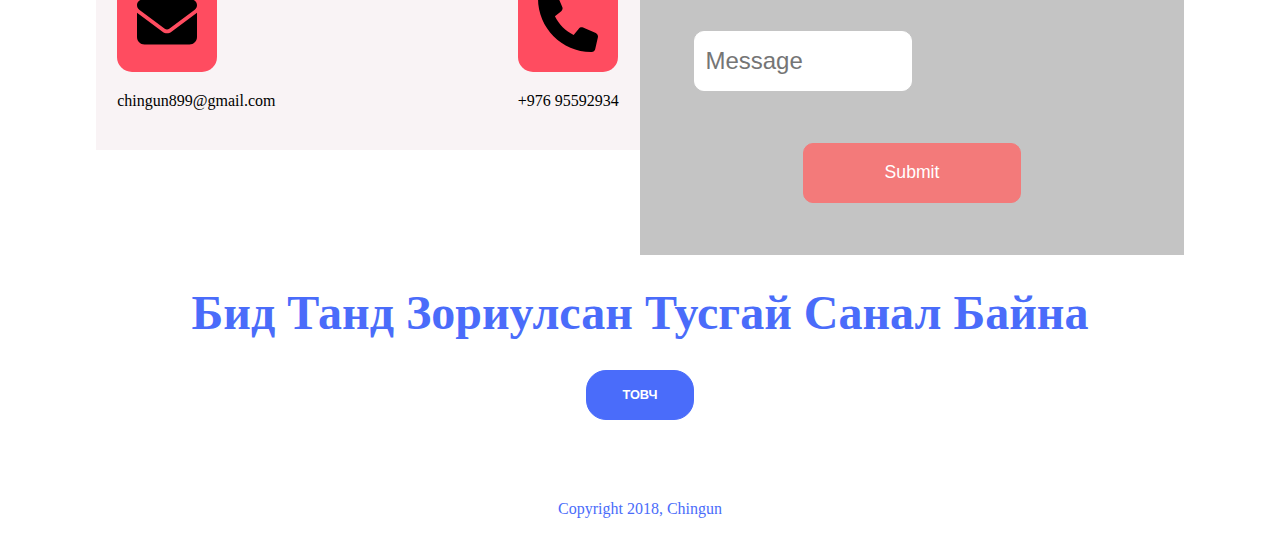
==== commit 55e25d35: "new" ====
--- a/Chingun/index.html
+++ b/Chingun/index.html
@@ -1,5 +1,6 @@
 <!DOCTYPE html>
 <html lang="en">
+
 <head>
     <meta charset="UTF-8">
     <meta http-equiv="X-UA-Compatible" content="IE=edge">
@@ -8,6 +9,7 @@
     <link rel="stylesheet" href="../global.css">
     <link rel="stylesheet" href="./style.css">
 </head>
+
 <body>
     <div class="container">
         <div class="chingun-profile">
@@ -17,14 +19,16 @@
                     <div class="topic"> Намайг Чингүн Гэдэг </div>
                     <div class="topic"> NEST ACADEMY Суралцагч</div>
                 </div>
-                <div>Ерөнхий боловсролын Үй-цай сургуульд сурдаг. 16 настай дунд ангиасаа эхлээд программ сонирхсон, Энэ жилийн зунаас эхлээд сураад явж байна. </div>
+                <div>Ерөнхий боловсролын Үй-цай сургуульд сурдаг. 16 настай дунд ангиасаа эхлээд программ сонирхсон, Энэ
+                    жилийн зунаас эхлээд сураад явж байна. </div>
                 <div class="button">
                     <button>ХӨЛСЛӨХ</button>
                     <button>МИНИЙ ТӨСӨЛУУДЫГ ХАРАХ</button>
                 </div>
             </div>
             <div>
-                <img src="https://mail.google.com/mail/u/0?ui=2&ik=5643e327e2&attid=0.1&permmsgid=msg-a:r-739918101862301534&th=182af6586f2a8b7f&view=fimg&fur=ip&sz=s0-l75-ft&attbid=ANGjdJ_Sx35485SK1lKxVeq1A3uvV4Tp_gu3ZoDTzUzXvnB9oJbrPEUp__OMjXedcTCTgHibsMDlfMT6V4CqeF8f9n8tjcr1XKr7pcoRKRn1YzwxPIyvtEwvJD_wC-A&disp=emb&realattid=182af654f04dcb6d3ee1">
+                <img class="profile-picture"
+                    src="../picture/Chingun/profile.jpeg">
             </div>
         </div>
         <div class="got-skills">
@@ -33,71 +37,102 @@
             <div>
                 <div class="single-chart">
                     <svg viewBox="0 0 36 36" class="circular-chart green">
-                        <path class="circle-bg"
-                        d="M18 2.0845
+                        <path class="circle-bg" d="M18 2.0845
                             a 15.9155 15.9155 0 0 1 0 31.831
-                            a 15.9155 15.9155 0 0 1 0 -31.831"
-                        />
-                        <path class="circle"
-                        stroke-dasharray="94, 100"
-                        d="M18 2.0845
+                            a 15.9155 15.9155 0 0 1 0 -31.831" />
+                        <path class="circle" stroke-dasharray="94, 100" d="M18 2.0845
                             a 15.9155 15.9155 0 0 1 0 31.831
-                            a 15.9155 15.9155 0 0 1 0 -31.831"
-                        />
+                            a 15.9155 15.9155 0 0 1 0 -31.831" />
                         <text x="18" y="20.35" class="percentage">HTML 94%</text>
                     </svg>
                 </div>
-                    <div class="single-chart">
-                        <svg viewBox="0 0 36 36" class="circular-chart blue">
-                          <path class="circle-bg"
-                            d="M18 2.0845
+                <div class="single-chart">
+                    <svg viewBox="0 0 36 36" class="circular-chart blue">
+                        <path class="circle-bg" d="M18 2.0845
                               a 15.9155 15.9155 0 0 1 0 31.831
-                              a 15.9155 15.9155 0 0 1 0 -31.831"
-                          />
-                          <path class="circle"
-                            stroke-dasharray="90, 100"
-                            d="M18 2.0845
+                              a 15.9155 15.9155 0 0 1 0 -31.831" />
+                        <path class="circle" stroke-dasharray="90, 100" d="M18 2.0845
                               a 15.9155 15.9155 0 0 1 0 31.831
-                              a 15.9155 15.9155 0 0 1 0 -31.831"
-                          />
-                          <text x="18" y="20.35" class="percentage">CSS 90%</text>
-                        </svg>
+                              a 15.9155 15.9155 0 0 1 0 -31.831" />
+                        <text x="18" y="20.35" class="percentage">CSS 90%</text>
+                    </svg>
+                </div>
+                <div class="single-chart">
+                    <svg viewBox="0 0 36 36" class="circular-chart green">
+                        <path class="circle-bg" d="M18 2.0845
+                              a 15.9155 15.9155 0 0 1 0 31.831
+                              a 15.9155 15.9155 0 0 1 0 -31.831" />
+                        <path class="circle" stroke-dasharray="80, 100" d="M18 2.0845
+                              a 15.9155 15.9155 0 0 1 0 31.831
+                              a 15.9155 15.9155 0 0 1 0 -31.831" />
+                        <text x="18" y="20.35" class="percentage">JS 80%</text>
+                    </svg>
+                </div>
+
+                <div class="single-chart">
+                    <svg viewBox="0 0 36 36" class="circular-chart blue">
+                        <path class="circle-bg" d="M18 2.0845
+                              a 15.9155 15.9155 0 0 1 0 31.831
+                              a 15.9155 15.9155 0 0 1 0 -31.831" />
+                        <path class="circle" stroke-dasharray="85, 100" d="M18 2.0845
+                              a 15.9155 15.9155 0 0 1 0 31.831
+                              a 15.9155 15.9155 0 0 1 0 -31.831" />
+                        <text x="18" y="20.35" class="percentage">GIT 85%</text>
+                    </svg>
+                </div>
+            </div>
+        </div>
+        <div class="contact">
+            <div>
+                <div class="contact-text">
+                    <div>Бидэнтэй холбогдоорой!</div>
+                    <div>Та UX-ийн талаар мэдэхийг хүсэж байгаа эсвэл дизайны үйлчилгээ  авахыг <br> хүсэж байгаа бол бидэнтэй холбогдоорой бид танд 
+                     туслахад хэзээд бэлэн.
                     </div>
-                    <div class="single-chart">
-                        <svg viewBox="0 0 36 36" class="circular-chart green">
-                          <path class="circle-bg"
-                            d="M18 2.0845
-                              a 15.9155 15.9155 0 0 1 0 31.831
-                              a 15.9155 15.9155 0 0 1 0 -31.831"
-                          />
-                          <path class="circle"
-                            stroke-dasharray="80, 100"
-                            d="M18 2.0845
-                              a 15.9155 15.9155 0 0 1 0 31.831
-                              a 15.9155 15.9155 0 0 1 0 -31.831"
-                          />
-                          <text x="18" y="20.35" class="percentage">JS 80%</text>
-                        </svg>
-                      </div>
-                    
-                      <div class="single-chart">
-                        <svg viewBox="0 0 36 36" class="circular-chart blue">
-                          <path class="circle-bg"
-                            d="M18 2.0845
-                              a 15.9155 15.9155 0 0 1 0 31.831
-                              a 15.9155 15.9155 0 0 1 0 -31.831"
-                          />
-                          <path class="circle"
-                            stroke-dasharray="85, 100"
-                            d="M18 2.0845
-                              a 15.9155 15.9155 0 0 1 0 31.831
-                              a 15.9155 15.9155 0 0 1 0 -31.831"
-                          />
-                          <text x="18" y="20.35" class="percentage">GIT 85%</text>
-                        </svg>
-                      </div>
+                    <div class="contact-text-icons">
+                        <div>
+                            <div class="co contact-text-email">
+                                <svg xmlns="http://www.w3.org/2000/svg" viewBox="0 0 512 512">
+                                    <!--! Font Awesome Pro 6.1.2 by @fontawesome - https://fontawesome.com License - https://fontawesome.com/license (Commercial License) Copyright 2022 Fonticons, Inc. -->
+                                    <path
+                                        d="M464 64C490.5 64 512 85.49 512 112C512 127.1 504.9 141.3 492.8 150.4L275.2 313.6C263.8 322.1 248.2 322.1 236.8 313.6L19.2 150.4C7.113 141.3 0 127.1 0 112C0 85.49 21.49 64 48 64H464zM217.6 339.2C240.4 356.3 271.6 356.3 294.4 339.2L512 176V384C512 419.3 483.3 448 448 448H64C28.65 448 0 419.3 0 384V176L217.6 339.2z" />
+                                </svg>
+                            </div>
+                            <div>chingun899@gmail.com</div>
+                        </div>
+                        <div>
+                            <div class="co contact-text-phone">
+                                <svg xmlns="http://www.w3.org/2000/svg" viewBox="0 0 512 512">
+                                    <!--! Font Awesome Pro 6.1.2 by @fontawesome - https://fontawesome.com/ License - https://fontawesome.com/license (Commercial License) Copyright 2022 Fonticons, Inc. -->
+                                    <path
+                                        d="M511.2 387l-23.25 100.8c-3.266 14.25-15.79 24.22-30.46 24.22C205.2 512 0 306.8 0 54.5c0-14.66 9.969-27.2 24.22-30.45l100.8-23.25C139.7-2.602 154.7 5.018 160.8 18.92l46.52 108.5c5.438 12.78 1.77 27.67-8.98 36.45L144.5 207.1c33.98 69.22 90.26 125.5 159.5 159.5l44.08-53.8c8.688-10.78 23.69-14.51 36.47-8.975l108.5 46.51C506.1 357.2 514.6 372.4 511.2 387z" />
+                                </svg>
+                            </div>
+                            <div>+976 95592934</div>
+                        </div>
+                    </div>
+                </div>
             </div>
+            <div class="contact-form">
+                <div>
+                    <div class="contact-form-text">Холбогдох анкет</div>
+                </div>
+                <div class="contact-form-name-phone">
+                    <input type="text" placeholder="name">
+                    <input type="text" placeholder="phone number">
+                </div>
+                <input type="email" placeholder="Email address*">
+                <input type="text" placeholder="Subject">
+                <input type="text"  placeholder="Message">
+                <button type="submit">Submit</button>
+            </div>
+        </div>
+        <div class="footer">
+            <div>Бид Танд Зориулсан Тусгай Санал Байна</div>
+            <button>ТОВЧ</button>
+            <div>Copyright 2018, Chingun</div>
         </div>
     </div>
 </body>
-</html>
+
+</html>--- a/global.css
+++ b/global.css
@@ -6,6 +6,7 @@
 }
 body {
     display: flex;
+
     justify-content: center;
 }
 
@@ -33,4 +34,5 @@
     .container {
         width: 1320px;
     }
+<<<<<<< HEAD
 }--- a/Chingun/style.css
+++ b/Chingun/style.css
@@ -1,23 +1,30 @@
 .container {
     margin: 100px 150px 0 150px;
-}
+    display: flex;
+    flex-direction: column;
+}
+
 .chingun-profile {
+    flex-grow: 1;
     display: flex;
     justify-content: space-around;
     gap: 10px;
 }
-.chingun-profile > div:nth-child(2) {
+
+.chingun-profile>div:nth-child(2) {
     border: 5px solid black;
     border-bottom-left-radius: 50%;
     box-shadow: 20px -20px 0px 0px black;
     width: 22vw;
     height: 50vh;
 }
-img {
+
+.profile-picture {
     border-bottom-left-radius: 50%;
     width: 21vw;
     height: 49.1vh;
 }
+
 button {
     border: 1px solid black;
     height: 50px;
@@ -25,41 +32,50 @@
     font-size: 1.1em;
     font-weight: bolder;
     cursor: pointer;
-}   
+}
+
 .button {
     margin-top: 250px;
     display: flex;
     gap: 30px;
 }
-.button > button:nth-child(1) {
+
+.button>button:nth-child(1) {
     width: 140px;
     color: black;
     background-color: white;
 }
-.button > button:nth-child(2) {
+
+.button>button:nth-child(2) {
     width: 300px;
     background-color: black;
     color: white;
 }
+
 .text {
     display: flex;
     flex-direction: column;
     gap: 20px;
 }
-.text > div:nth-child(1) {
+
+.text>div:nth-child(1) {
     display: flex;
     flex-direction: column;
     gap: 10px;
 }
+
 .topic {
     font-size: 3em;
     font-weight: bold;
 }
-.text > div:nth-child(2) {
+
+.text>div:nth-child(2) {
     font-size: 1.5em;
     color: grey;
 }
+
 .got-skills {
+    flex-grow: 1;
     margin: 20px 0 0 0;
     display: flex;
     flex-direction: column;
@@ -67,68 +83,227 @@
     justify-content: center;
     align-items: center;
 }
-.got-skills > div:nth-child(1) {
+
+.got-skills>div:nth-child(1) {
     font-size: 2.5em;
     font-weight: bold;
 }
-.got-skills > div:nth-child(2) {
+
+.got-skills>div:nth-child(2) {
     font-size: 1.1em;
 }
-.got-skills > div:nth-child(3) {
+
+.got-skills>div:nth-child(3) {
     width: 100%;
     margin-top: 50px;
     display: flex;
     gap: 100px;
 }
+
 .flex-wrapper {
     display: flex;
     flex-flow: row nowrap;
-  }
-  
-  .single-chart {
+}
+
+.single-chart {
     width: 33%;
-    justify-content: space-around ;
-  }
-  
-  .circular-chart {
+    justify-content: space-around;
+}
+
+.circular-chart {
     display: block;
     margin: 10px auto;
     max-width: 80%;
     max-height: 250px;
-  }
-  
-  .circle-bg {
+}
+
+.circle-bg {
     fill: none;
     stroke: #eee;
     stroke-width: 3.8;
-  }
-  
-  .circle {
+}
+
+.circle {
     fill: none;
     stroke-width: 2.8;
     stroke-linecap: round;
+    /* animation: progress 1s ease-out forwards; */
+}
+.got-skills:hover * .circle {
     animation: progress 1s ease-out forwards;
-  }
-  
-  @keyframes progress {
+}
+
+@keyframes progress {
     0% {
-      stroke-dasharray: 0 100;
+        stroke-dasharray: 0 100;
     }
-  }
-  
-  .circular-chart.orange .circle {
+}
+
+.circular-chart.orange .circle {
     stroke: #ff9f00;
-  }
-  
-  .circular-chart.green .circle {
-    stroke: #4CC790;
-  }
-  .circular-chart.blue .circle {
-    stroke: #3c9ee5;
-  }
-  .percentage {
+}
+
+.circular-chart.green .circle {
+    stroke: #77ADEC;
+}
+
+.circular-chart.blue .circle {
+    stroke: #CD378C;
+}
+
+.percentage {
     fill: #666;
     font-family: sans-serif;
     font-size: 0.3em;
     text-anchor: middle;
-  }+}
+
+.contact {
+    display: flex;
+    align-items: center;
+    justify-content: center;
+    width: 85vw;
+    height: 700px;
+    margin-top: 100px;
+}
+
+.contact>div:nth-child(1) {
+    width: 50%;
+    height: 70%;
+    background-color: #F9F3F5;
+}
+
+.contact>div:nth-child(2) {
+    width: 50%;
+    height: 100%;
+    background-color: #C4C4C4;
+}
+
+.contact-text-icons {
+    display: flex;
+    justify-content: space-around;
+    gap: 200px;
+    padding: 50px 0 0 0;
+}
+
+.co {
+    width: 100px;
+    height: 100px;
+    background-color: #FF4C60;
+    border-radius: 15%;
+    display: flex;
+    justify-content: center;
+    align-items: center;
+}
+
+.co>svg {
+    width: 60%;
+    height: 60%;
+}
+.contact-text>div:nth-child(1) {
+    font-size: 3em;
+    font-weight: bold;
+    padding: 60px 0 0 35px;
+}
+.contact-text>div:nth-child(2) {
+    font-size: 1em;
+    font-weight: 700;
+    padding: 20px 0 0 35px;
+}
+.contact-text-icons>div:nth-child(1) {
+    display: flex;
+    flex-direction: column;
+    gap: 20px;
+} 
+.contact-text-icons>div:nth-child(2) {
+    display: flex;
+    flex-direction: column;
+    gap: 20px;
+}
+.contact-form {
+    display: flex;
+    flex-direction: column;
+    align-items: center;
+    justify-content: space-evenly;
+}
+.contact-form>div:nth-child(1) {
+    width: 100%;
+    height: auto;
+    display: flex;
+    justify-content: center;
+}
+.contact-form-text {
+    font-size: 2em;
+    font-weight: bold;
+}
+.contact-form-name-phone {
+    width: 100%;
+    display: flex;
+    justify-content: space-around;
+}
+.contact-form-name-phone>input {
+    width: 30%;
+    height: 60px;
+    border-radius: 10px;
+    border: 1px solid white;
+    font-size: 1.5em;
+    padding: 10px;
+}
+.contact-form>input {
+    border-radius: 10px;
+    height: 60px;
+    border: 1px solid white;
+    font-size: 1.5em;
+    padding: 10px;
+}
+.contact-form>input:nth-child(3) {
+    margin-right: 10%;
+    width: 70%;
+}
+.contact-form>input:nth-child(4) {
+    margin-right: 40%;
+    width:40% ;
+}
+.contact-form>input:nth-child(5) {
+    margin-right: 40%;
+    width: 40%;
+}
+.contact-form>button {
+    width: 40%;
+    height: 60px;
+    background-color: #F37A7A;
+    border: 1px solid #F37A7A;
+    border-radius: 10px;
+    color: white;
+    font-weight: 200;
+}
+.contact-form>input:nth-child(3) {
+    width: 70%;
+}
+.footer {
+    margin-top: 30px;
+    width: 100%;
+    height: 30vh;
+    display: flex;
+    flex-direction: column;
+    align-items: center;
+    gap: 30px;
+}
+.footer>div:nth-child(1) {
+    font-size: 3em;
+    color: #4A6CFA;
+    font-weight: bold;
+}
+.footer>div:nth-child(3) {
+    margin-top: 50px;
+    color: #4A6CFA;
+    font-size: 1em;
+}
+.footer>button {
+    border: 1px solid #4A6CFA;
+    background-color: #4A6CFA;
+    border-radius: 20px;
+    width: 10%;
+    color: white;
+    font-size: 0.8em;
+}